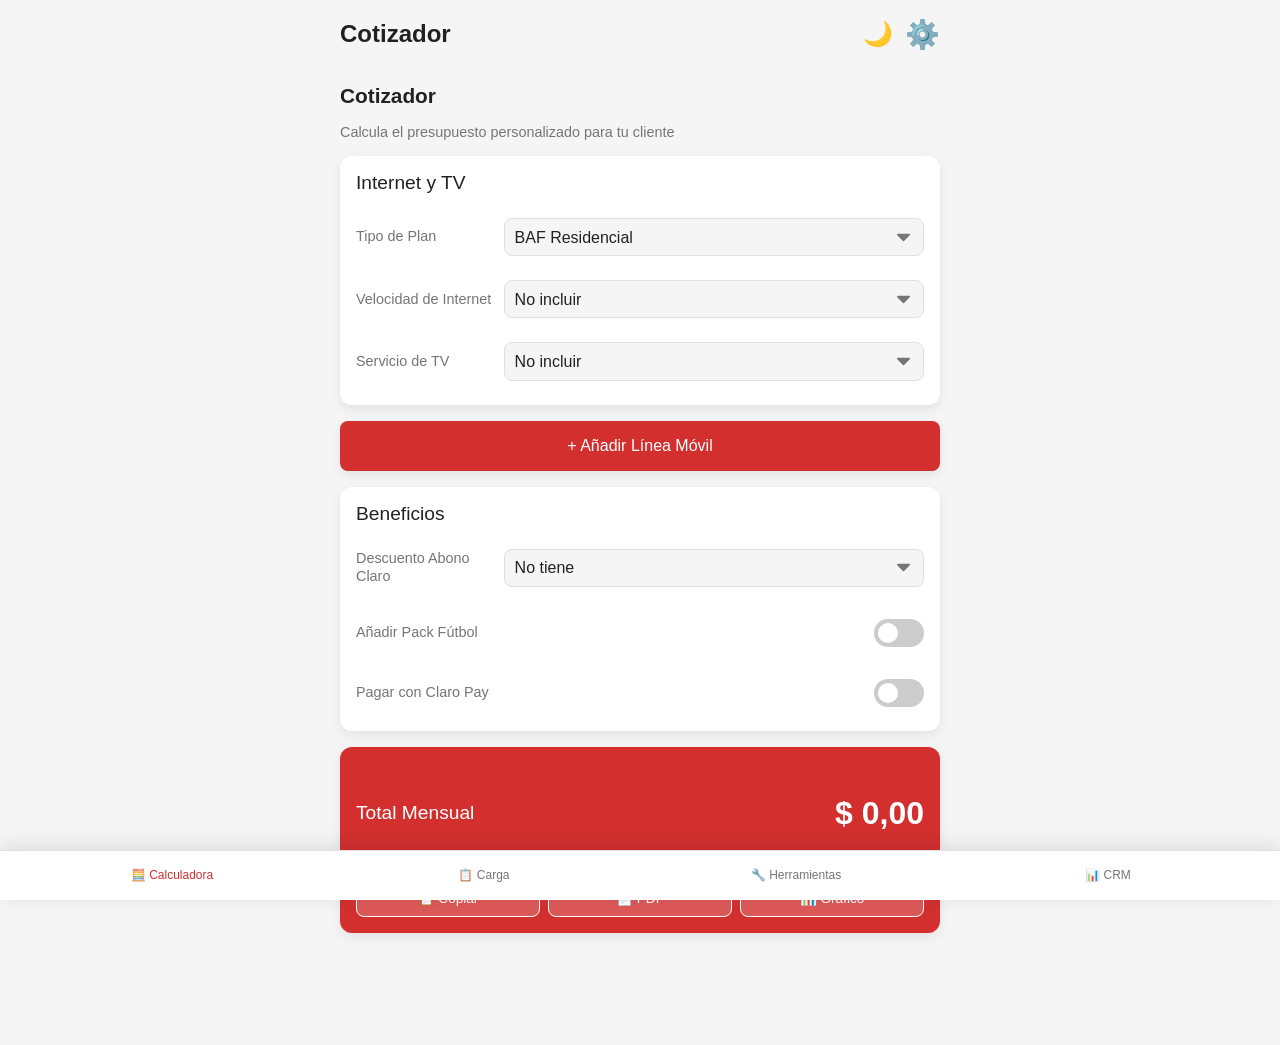
==== index.html @ b1437d66 "refactor: Decompose Chat component into dedicated `ChatInput` and `ChatMessages` components, and int" ====
<!DOCTYPE html>
<html lang="es">

<head>
  <meta charset="UTF-8" />
  <meta name="viewport" content="width=device-width, initial-scale=1.0" />
  <meta name="description" content="Herramienta integral para asesores: cotizador, carga de clientes y consultas" />
  <meta name="theme-color" content="#D32F2F" />
  <!-- Content Security Policy -->
  <meta http-equiv="Content-Security-Policy" content="default-src 'self'; 
                 script-src 'self' https://cdn.jsdelivr.net https://cdnjs.cloudflare.com 'unsafe-inline'; 
                 style-src 'self' 'unsafe-inline' https://fonts.googleapis.com; 
                 font-src https://fonts.gstatic.com; 
                 img-src 'self' data: blob: https://*.basemaps.cartocdn.com https://*.tile.openstreetmap.org; 
                 connect-src 'self' https://*.basemaps.cartocdn.com https://*.tile.openstreetmap.org;">
  <!-- Preload critical resources -->
  <link rel="preload" href="prices.json" as="fetch" crossorigin="anonymous">
  <link rel="preload" href="links.json" as="fetch" crossorigin="anonymous">
  <meta name="apple-mobile-web-app-capable" content="yes" />
  <meta name="apple-mobile-web-app-status-bar-style" content="black-translucent" />
  <title>Claro Asesor</title>
  <link rel="manifest" href="manifest.json" />
  <link rel="apple-touch-icon" href="icons/icon-192x192.png" />
  <link rel="icon" type="image/png" href="icons/icon-192x192.png" />
  <link rel="stylesheet" href="styles.css" />
  <link href="https://fonts.googleapis.com/css2?family=Roboto:wght@400;500;700&display=swap" rel="stylesheet" />
</head>

<body>
  <div class="main-container">
    <header class="header" role="banner">
      <h1 id="page-title">Cotizador</h1>
      <div class="header-buttons">
        <button id="theme-toggle-btn" class="theme-toggle-btn" aria-label="Cambiar tema">🌙</button>
        <button id="config-btn" class="config-btn" aria-label="Abrir configuración de precios">⚙️</button>
      </div>
    </header>

    <!-- Tab: Calculadora -->
    <main id="tab-calculadora" class="tab-content active" role="tabpanel">
      <div class="carga-section">
        <h2 class="section-title">Cotizador</h2>
        <p class="section-subtitle">Calcula el presupuesto personalizado para tu cliente</p>

        <!-- Card de Internet y TV -->
        <div class="card">
          <h2 class="card-title">Internet y TV</h2>
          <div class="option">
            <label for="baf-type">Tipo de Plan</label>
            <select id="baf-type">
              <option value="RESIDENCIAL">BAF Residencial</option>
              <option value="IP_DINAMICA">BAF IP Dinámica</option>
              <option value="IP_FIJA">BAF IP Fija</option>
            </select>
          </div>
          <div class="option">
            <label for="internet-speed">Velocidad de Internet</label>
            <select id="internet-speed">
              <option value="no">No incluir</option>
              <option value="100">100 MB</option>
              <option value="300">300 MB</option>
              <option value="600">600 MB</option>
            </select>
          </div>
          <div class="option">
            <label for="add-tv">Servicio de TV</label>
            <select id="add-tv">
              <option value="no">No incluir</option>
              <option value="1">1 Deco</option>
              <option value="2">2 Decos</option>
              <option value="3">3 Decos</option>
            </select>
          </div>
        </div>

        <!-- Sección de Portabilidad -->
        <div id="portability-section"></div>

        <button id="add-line-btn" class="add-line-btn">+ Añadir Línea Móvil</button>

        <!-- Opciones de Pago -->
        <div class="card">
          <h2 class="card-title">Beneficios</h2>
          <div class="option">
            <label for="has-claro-abono">Descuento Abono Claro</label>
            <select id="has-claro-abono">
              <option value="no">No tiene</option>
              <option value="1">1 Línea</option>
              <option value="2">2 o más</option>
            </select>
          </div>
          <div class="payment-option">
            <label for="pack-futbol-checkbox">Añadir Pack Fútbol</label>
            <label class="toggle-switch">
              <input type="checkbox" id="pack-futbol-checkbox" />
              <span class="slider"></span>
            </label>
          </div>
          <div class="payment-option">
            <label for="claro-pay-checkbox">Pagar con Claro Pay</label>
            <label class="toggle-switch">
              <input type="checkbox" id="claro-pay-checkbox" />
              <span class="slider"></span>
            </label>
          </div>
        </div>

        <!-- Card de Total -->
        <div class="total-card">
          <div id="price-breakdown"></div>
          <hr class="total-separator" style="display: none;" />
          <div class="total-final">
            <h2>Total Mensual</h2>
            <p id="total-price">$0.00</p>
          </div>

          <!-- Action buttons -->
          <div class="action-buttons">
            <button id="copy-summary-btn" class="copy-btn" aria-label="Copiar resumen">📋 Copiar</button>
            <button id="share-summary-btn" class="copy-btn" aria-label="Compartir resumen" style="display: none;">🔗
              Compartir</button>
            <button id="export-pdf-btn" class="copy-btn" aria-label="Exportar a PDF">📄 PDF</button>
            <button id="toggle-chart-btn" class="copy-btn" aria-label="Mostrar/ocultar gráfico">📊 Gráfico</button>
          </div>

          <!-- Chart container (hidden by default) -->
          <div id="chart-container" class="chart-container" style="display: none;">
            <canvas id="cost-chart" aria-label="Gráfico de distribución de costos"></canvas>
          </div>
        </div>
      </div>
    </main>

    <!-- Tab: Carga de Cliente -->
    <section id="tab-carga" class="tab-content" role="tabpanel" hidden>
      <div class="carga-section">
        <h2 class="section-title">Carga de Cliente</h2>
        <p class="section-subtitle">Selecciona un formulario para cargar un nuevo cliente</p>

        <div id="carga-buttons" class="carga-buttons">
          <!-- Los botones se cargan dinámicamente desde links.json -->
        </div>

        <!-- Formulario Interno: TECCOM ACOMETIMIENTOS -->
        <div id="teccom-form" class="internal-form" style="display: none;">
          <header class="form-header">
            <button id="close-teccom-form" class="back-btn" aria-label="Volver">← Volver</button>
            <h3 class="form-title">TECCOM ACOMETIMIENTOS</h3>
          </header>

          <div class="form-content">
            <div class="input-group">
              <label for="teccom-admin">Nombre y Apellido Administrador/Encargado</label>
              <input type="text" id="teccom-admin" placeholder="Ej: Juan Pérez" />
            </div>

            <div class="input-group">
              <label for="teccom-contact">Número de Contacto</label>
              <input type="tel" id="teccom-contact" placeholder="Ej: 381..." />
            </div>

            <div class="input-group">
              <label for="teccom-time">Franja Horaria</label>
              <input type="text" id="teccom-time" placeholder="Ej: 09:00 - 13:00" />
            </div>

            <div class="input-group">
              <label for="teccom-address">Dirección Exacta</label>
              <input type="text" id="teccom-address" placeholder="Calle, Altura" />
            </div>

            <div class="row-2-col">
              <div class="input-group">
                <label for="teccom-floors">Cantidad de Pisos</label>
                <input type="number" id="teccom-floors" min="0" />
              </div>
              <div class="input-group">
                <label for="teccom-apts">Dptos por Piso</label>
                <input type="number" id="teccom-apts" min="0" />
              </div>
            </div>

            <div class="input-group">
              <label for="teccom-type">Tipo de Pedido</label>
              <select id="teccom-type">
                <option value="NUEVA ACOMETIDA">Nueva Acometida</option>
                <option value="AMPLIACION">Ampliación</option>
                <option value="PROYECTOS ESPECIALES">Proyectos Especiales</option>
              </select>
            </div>

            <div class="form-actions">
              <button id="copy-teccom-btn" class="copy-btn">📋 Copiar Datos</button>
              <button id="share-teccom-btn" class="copy-btn">🔗 Compartir</button>
            </div>
          </div>
        </div>
      </div>
    </section>

    <!-- Tab: Herramientas -->
    <section id="tab-herramientas" class="tab-content" role="tabpanel" hidden>
      <div class="carga-section">

        <!-- Vista: lista de herramientas -->
        <div id="herramientas-lista">
          <h2 class="section-title">Herramientas</h2>
          <p class="section-subtitle">Utilidades frecuentes para consultas</p>

          <div id="herramientas-buttons" class="carga-buttons">
            <!-- Los botones se cargan dinámicamente desde links.json -->
          </div>
        </div>

        <!-- Vista: panel del dashboard -->
        <div id="dashboard-panel" class="internal-form" style="display:none;">

          <!-- Header de volver -->
          <header class="form-header">
            <button id="db-btn-cerrar" class="back-btn">← Volver</button>
            <h3 class="form-title">🗺️ Mapa de Oportunidades</h3>
          </header>

          <!-- Zona de carga -->
          <div style="margin-bottom: 16px;">
            <div id="db-drop-zone" class="db-drop-zone">
              <button id="db-btn-limpiar" class="db-btn-limpiar">✕ Limpiar</button>
              <span class="db-icon">📡</span>
              <h3>Cargar escaneo de splitters</h3>
              <p>Arrastrá el archivo JSON capturado o tocá el botón para seleccionarlo</p>
              <button id="db-btn-cargar" class="db-btn-cargar">
                📂 Seleccionar JSON
              </button>
              <div class="db-file-info" id="db-file-info"></div>
              <input type="file" id="db-file-input" accept=".json" hidden>
            </div>
          </div>

          <!-- Resultados (ocultos hasta cargar archivo) -->
          <div id="db-results-container">

            <!-- ① MAPA -->
            <div class="card">
              <div class="db-card-header">
                <h2 id="db-map-title">🗺️ Mapa Interactivo en Terreno</h2>
                <div class="db-map-header-actions">
                  <div class="db-toggle-container">
                    <label for="db-btn-auto-geo" class="db-toggle-label">Auto-Seguimiento</label>
                    <label class="db-toggle-switch">
                      <input type="checkbox" id="db-btn-auto-geo" />
                      <span class="db-slider"></span>
                    </label>
                  </div>
                  <button id="db-btn-reset" class="db-btn-reset db-hidden">
                    🔄 Ver toda la ciudad
                  </button>
                  <button id="db-btn-geo" class="db-btn-gps">
                    🎯 Cajas cerca de mí
                  </button>
                </div>
              </div>

              <!-- Filtros del Mapa -->
              <div class="db-map-filters">
                <button class="db-filter-btn active" data-filter="todas">Todas</button>
                <button class="db-filter-btn filter-nuevas" data-filter="nuevas">🟢 Nuevas</button>
                <button class="db-filter-btn filter-varias" data-filter="varias">🟡 Varias</button>
                <button class="db-filter-btn filter-urgente" data-filter="urgente">🔴 1 Libre</button>
                <button class="db-filter-btn filter-saturadas" data-filter="saturadas">⚫ Saturadas</button>
              </div>

              <div class="db-mapa-wrapper">
                <button id="db-btn-fullscreen" class="db-fullscreen-btn" title="Pantalla Completa">⛶</button>
                <div id="db-mapa-container"></div>
              </div>

              <!-- Cercanas -->
              <div id="db-cercanas-container" class="db-hidden">
                <h3>
                  <span>🚶 Oportunidades a menos de 400m</span>
                  <span class="db-badge success" id="db-badge-cercanas">0</span>
                </h3>
                <div class="db-table-container">
                  <table id="db-table-cercanas">
                    <thead>
                      <tr>
                        <th class="db-sortable" data-col="dist" data-tipo="num">Dist.</th>
                        <th>Caja</th>
                        <th>Dirección</th>
                        <th class="db-sortable" data-col="libres" data-tipo="num">Libres</th>
                        <th class="db-sortable" data-col="dias" data-tipo="num">Últ. mov.</th>
                        <th>Ir</th>
                      </tr>
                    </thead>
                    <tbody></tbody>
                  </table>
                </div>
              </div>
            </div>

            <!-- ② CAJAS NUEVAS + BOCAS LIBRES -->
            <div class="db-grid-2">
              <div class="card">
                <div class="db-card-header">
                  <h2>🟢 Cajas Nuevas</h2>
                  <span class="db-badge success" id="db-badge-virgenes">0</span>
                </div>
                <p class="db-text-dim" style="font-size:0.82rem; margin-bottom:10px;">Sin ventas. Todos los puertos libres. Tocá el nombre para verla en el mapa.</p>
                <div style="max-height:360px; overflow-y:auto; padding-right:4px;">
                  <ul class="db-item-list" id="db-list-virgenes"></ul>
                </div>
              </div>

              <div class="card">
                <div class="db-card-header">
                  <h2>⚠️ Bocas Libres</h2>
                  <span class="db-badge warning" id="db-badge-peligro">0</span>
                </div>
                <p class="db-text-dim" style="font-size:0.82rem; margin-bottom:10px;">Solo queda 1 puerto libre. ¡Vender hoy! Tocá el nombre para verla en el mapa.</p>
                <div style="max-height:360px; overflow-y:auto; padding-right:4px;">
                  <ul class="db-item-list" id="db-list-peligro"></ul>
                </div>
              </div>
            </div>


            <!-- ④ ESTADO GLOBAL -->
            <div class="card">
              <div class="db-card-header">
                <h2>🎯 Estado de Oportunidad Global</h2>
              </div>
              <div class="db-summary-stats">
                <div class="db-stat-box info">
                  <div class="db-stat-value" id="db-stat-total">0</div>
                  <div class="db-stat-label">Cajas mapeadas totales</div>
                  <div class="db-stat-desc">Cajas totales en sistema</div>
                </div>
                <div class="db-stat-box success">
                  <div class="db-stat-value db-text-success" id="db-stat-libres">0</div>
                  <div class="db-stat-label">Total de puertos libres</div>
                  <div class="db-stat-desc">Bocas disponibles hoy</div>
                </div>
                <div class="db-stat-box success">
                  <div class="db-stat-value db-text-success" id="db-stat-virgenes">0</div>
                  <div class="db-stat-label">Cajas Nuevas ⭐</div>
                  <div class="db-stat-desc">Sin clientes activos</div>
                </div>
                <div class="db-stat-box warning">
                  <div class="db-stat-value db-text-warning" id="db-stat-peligro">0</div>
                  <div class="db-stat-label">¡Venta Urgente! ⚡</div>
                  <div class="db-stat-desc">1 solo lugar restante</div>
                </div>
              </div>
            </div>

          </div><!-- /db-results-container -->
        </div><!-- /dashboard-panel -->

      </div>
    </section>


    <!-- Tab: CRM -->
    <section id="tab-crm" class="tab-content" role="tabpanel" hidden>
      <div class="carga-section">
        <h2 class="section-title">CRM</h2>
        <p class="section-subtitle">Panel de seguimiento y gestión</p>

        <div id="crm-buttons" class="carga-buttons">
          <!-- Los botones se cargan dinámicamente desde links.json -->
        </div>
      </div>
    </section>

    <!-- Navigation Tabs (Bottom) -->
    <nav class="tabs-nav" role="tablist">
      <button class="tab-btn active" data-tab="calculadora" role="tab" aria-selected="true">
        🧮 Calculadora
      </button>
      <button class="tab-btn" data-tab="carga" role="tab" aria-selected="false">
        📋 Carga
      </button>
      <button class="tab-btn" data-tab="herramientas" role="tab" aria-selected="false">
        🔧 Herramientas
      </button>
      <button class="tab-btn" data-tab="crm" role="tab" aria-selected="false">
        📊 CRM
      </button>
    </nav>

  </div>

  <!-- Modal for configuration -->
  <div id="config-modal" class="modal">
    <div class="modal-content">
      <header class="modal-header">
        <h2>Configuración de Precios</h2>
        <span class="close-btn">&times;</span>
      </header>
      <div id="validation-error" style="display: none;"></div>
      <textarea id="json-editor" spellcheck="false"></textarea>
      <div class="modal-actions">
        <button id="format-json-btn" class="secondary-btn">Formatear</button>
        <button id="save-config-btn">Guardar Cambios</button>
      </div>
    </div>
  </div>

  <script type="module" src="script.js"></script>
  <script type="module" src="js/dashboard.js?v=3"></script>
  <script src="js/sw-register.js"></script>

  <!-- ── DASHBOARD: Leaflet CSS + JS (local dependencies) ── -->
  <link id="leaflet-css" rel="stylesheet" href="lib/leaflet/leaflet.css" crossorigin="">
  <script src="lib/leaflet/leaflet.js" crossorigin=""></script>
</body>

</html>
---- styles.css ----
:root {
    /* Light Theme (default) */
    --primary-color: #D32F2F;
    --primary-hover: #B71C1C;
    --secondary-color: #FFFFFF;
    --background-color: #F5F5F5;
    --card-background: #FFFFFF;
    --text-primary: #212121;
    --text-secondary: #757575;
    --border-color: #E0E0E0;
    --shadow: 0 4px 12px rgba(0, 0, 0, 0.08);
    --border-radius: 12px;
    --input-background: #F5F5F5;
    --success-color: #4CAF50;
    --error-color: #c62828;

    /* Transition for theme changes */
    --theme-transition: background-color 0.3s ease, color 0.3s ease, border-color 0.3s ease, box-shadow 0.3s ease;
}

/* Dark Theme */
[data-theme="dark"] {
    --primary-color: #EF5350;
    --primary-hover: #E53935;
    --secondary-color: #FFFFFF;
    --background-color: #121212;
    --card-background: #1E1E1E;
    --text-primary: #E0E0E0;
    --text-secondary: #9E9E9E;
    --border-color: #333333;
    --shadow: 0 4px 12px rgba(0, 0, 0, 0.3);
    --input-background: #2C2C2C;
}

/* System preference detection */
@media (prefers-color-scheme: dark) {
    :root:not([data-theme="light"]) {
        --primary-color: #EF5350;
        --primary-hover: #E53935;
        --secondary-color: #FFFFFF;
        --background-color: #121212;
        --card-background: #1E1E1E;
        --text-primary: #E0E0E0;
        --text-secondary: #9E9E9E;
        --border-color: #333333;
        --shadow: 0 4px 12px rgba(0, 0, 0, 0.3);
        --input-background: #2C2C2C;
    }
}

#portability-section {
    display: flex;
    flex-direction: column;
    gap: 1.5rem;
}

#portability-section:empty {
    display: none;
}

* {
    box-sizing: border-box;
    margin: 0;
    padding: 0;
}

body {
    font-family: 'Roboto', sans-serif;
    background-color: var(--background-color);
    color: var(--text-primary);
    display: flex;
    justify-content: center;
    padding: 1rem;
    transition: var(--theme-transition);
}

.main-container {
    width: 100%;
    max-width: 420px;
    /* Ancho optimizado para móviles */
    display: flex;
    flex-direction: column;
    gap: 1rem;
}

.header {
    display: flex;
    justify-content: space-between;
    align-items: center;
}

.header h1 {
    font-size: 1.5rem;
    font-weight: 700;
}

.config-btn {
    background: none;
    border: none;
    font-size: 1.75rem;
    cursor: pointer;
    color: var(--text-secondary);
    transition: transform 0.3s;
}

.config-btn:hover {
    transform: rotate(45deg);
}

.card,
.total-card {
    background-color: var(--card-background);
    border-radius: var(--border-radius);
    padding: 1rem;
    box-shadow: var(--shadow);
    display: flex;
    flex-direction: column;
    gap: 1rem;
    transition: var(--theme-transition);
}

.card-title {
    font-size: 1.2rem;
    font-weight: 500;
    margin-bottom: 0.5rem;
}

.option,
.payment-option {
    display: grid;
    grid-template-columns: 140px 1fr;
    align-items: center;
    gap: 0.5rem;
    margin-bottom: 0.5rem;
}

.payment-option {
    margin-top: 0.5rem;
}

label {
    font-size: 0.9rem;
    color: var(--text-secondary);
    /* min-width removed in favor of grid */
    line-height: 1.2;
}

select {
    width: 100%;
    padding: 0.6rem;
    border: 1px solid var(--border-color);
    border-radius: 8px;
    background-color: var(--input-background);
    color: var(--text-primary);
    font-size: 1rem;
    -webkit-appearance: none;
    appearance: none;
    background-image: url('data:image/svg+xml;charset=US-ASCII,%3Csvg%20xmlns%3D%22http%3A%2F%2Fwww.w3.org%2F2000%2Fsvg%22%20width%3D%22292.4%22%20height%3D%22292.4%22%3E%3Cpath%20fill%3D%22%23757575%22%20d%3D%22M287%2069.4a17.6%2017.6%200%200%200-13-5.4H18.4c-5%200-9.3%201.8-12.9%205.4A17.6%2017.6%200%200%200%200%2082.2c0%205%201.8%209.3%205.4%2012.9l128%20127.9c3.6%203.6%207.8%205.4%2012.8%205.4s9.2-1.8%2012.8-5.4L287%2095c3.5-3.5%205.4-7.8%205.4-12.8%200-5-1.9-9.2-5.4-12.8z%22%2F%3E%3C%2Fsvg%3E');
    background-repeat: no-repeat;
    background-position: right 0.8rem center;
    background-size: 0.8em;
    cursor: pointer;
    transition: var(--theme-transition);
    white-space: nowrap;
    text-overflow: ellipsis;
}

.toggle-switch {
    position: relative;
    display: inline-block;
    width: 50px;
    height: 28px;
    justify-self: end;
    /* Align to right in grid */
}

.toggle-switch input {
    opacity: 0;
    width: 0;
    height: 0;
}

.slider {
    position: absolute;
    cursor: pointer;
    top: 0;
    left: 0;
    right: 0;
    bottom: 0;
    background-color: #ccc;
    transition: .4s;
    border-radius: 28px;
}

.slider:before {
    position: absolute;
    content: "";
    height: 20px;
    width: 20px;
    left: 4px;
    bottom: 4px;
    background-color: white;
    transition: .4s;
    border-radius: 50%;
}

input:checked+.slider {
    background-color: var(--primary-color);
}

input:checked+.slider:before {
    transform: translateX(22px);
}


.add-line-btn {
    width: 100%;
    padding: 1rem;
    background-color: var(--primary-color);
    color: var(--secondary-color);
    border: none;
    border-radius: 8px;
    font-size: 1rem;
    font-weight: 500;
    cursor: pointer;
    transition: background-color 0.3s, transform 0.2s;
    box-shadow: var(--shadow);
}

.add-line-btn:hover {
    background-color: #B71C1C;
}

.add-line-btn:active {
    transform: scale(0.98);
}

.remove-line-btn {
    background-color: #E0E0E0;
    color: var(--text-primary);
    border: none;
    padding: 0.5rem 1rem;
    font-size: 0.8rem;
    cursor: pointer;
    border-radius: 8px;
    transition: background-color 0.3s;
    align-self: flex-end;
}

.remove-line-btn:hover {
    background-color: #BDBDBD;
}

/* Dark mode for remove button */
[data-theme="dark"] .remove-line-btn {
    background-color: #424242;
    color: #E0E0E0;
}

[data-theme="dark"] .remove-line-btn:hover {
    background-color: #616161;
}

@media (prefers-color-scheme: dark) {
    :root:not([data-theme="light"]) .remove-line-btn {
        background-color: #424242;
        color: #E0E0E0;
    }

    :root:not([data-theme="light"]) .remove-line-btn:hover {
        background-color: #616161;
    }
}

.total-card {
    background-color: var(--primary-color);
    color: var(--secondary-color);
    text-align: center;
}

#price-breakdown {
    width: 100%;
    display: flex;
    flex-direction: column;
    gap: 0.75rem;
    margin-bottom: 1rem;
    text-align: left;
}

.breakdown-item {
    display: flex;
    justify-content: space-between;
    font-size: 1rem;
}

.breakdown-item .label {
    color: rgba(255, 255, 255, 0.85);
}

.breakdown-item .value {
    font-weight: 500;
}

.total-separator {
    width: 100%;
    border: none;
    border-top: 1px solid rgba(255, 255, 255, 0.5);
    margin-bottom: 1rem;
}

.total-final {
    display: flex;
    justify-content: space-between;
    align-items: center;
    width: 100%;
}

.total-final h2 {
    font-weight: 500;
    font-size: 1.2rem;
}

.total-final #total-price {
    font-size: 2rem;
    font-weight: 700;
}

.copy-btn {
    width: 100%;
    padding: 0.75rem;
    margin-top: 1rem;
    background-color: rgba(255, 255, 255, 0.2);
    color: var(--secondary-color);
    border: 1px solid var(--secondary-color);
    border-radius: 8px;
    font-size: 0.9rem;
    font-weight: 500;
    cursor: pointer;
    transition: background-color 0.3s;
}

.copy-btn:hover {
    background-color: rgba(255, 255, 255, 0.3);
}

.copy-btn.copied {
    background-color: #4CAF50;
    /* Verde para confirmación */
    border-color: #4CAF50;
}

/* Modal Styles */
.modal {
    display: none;
    position: fixed;
    z-index: 100;
    left: 0;
    top: 0;
    width: 100%;
    height: 100%;
    overflow: auto;
    background-color: rgba(0, 0, 0, 0.5);
}

.modal-content {
    background-color: var(--card-background);
    margin: 15% auto;
    padding: 1.5rem;
    border-radius: var(--border-radius);
    width: 90%;
    max-width: 500px;
    box-shadow: 0 8px 24px rgba(0, 0, 0, 0.2);
    animation: slide-in 0.3s ease-out;
}

.modal-header {
    display: flex;
    justify-content: space-between;
    align-items: center;
    margin-bottom: 1.5rem;
}

.modal-header h2 {
    font-size: 1.3rem;
}

.close-btn {
    color: var(--text-secondary);
    font-size: 2rem;
    font-weight: bold;
    cursor: pointer;
}

#config-form {
    max-height: 60vh;
    overflow-y: auto;
    padding-right: 1rem;
    /* For scrollbar */
}

#config-form h3,
#config-form h4,
#config-form h5 {
    margin-top: 1rem;
    padding-bottom: 0.5rem;
    border-bottom: 1px solid var(--border-color);
}

.price-input-group {
    display: flex;
    justify-content: space-between;
    align-items: center;
    margin-top: 0.5rem;
}

.price-input-group input {
    width: 100px;
    padding: 0.5rem;
    border: 1px solid var(--border-color);
    border-radius: 8px;
}

.modal-actions {
    display: flex;
    gap: 1rem;
    margin-top: 1.5rem;
}

#save-config-btn {
    flex: 2;
    padding: 1rem;
    background-color: var(--primary-color);
    color: var(--secondary-color);
    border: none;
    border-radius: 8px;
    font-size: 1rem;
    cursor: pointer;
}

.secondary-btn {
    flex: 1;
    padding: 1rem;
    background-color: transparent;
    color: var(--text-primary);
    border: 1px solid var(--border-color);
    border-radius: 8px;
    font-size: 1rem;
    cursor: pointer;
}

.secondary-btn:hover {
    background-color: #eee;
}

@keyframes slide-in {
    from {
        transform: translateY(-50px);
        opacity: 0;
    }

    to {
        transform: translateY(0);
        opacity: 1;
    }
}

/* Responsive adjustments for larger screens */
@media (min-width: 768px) {
    .main-container {
        max-width: 600px;
    }
}

#input-json {
    width: 100%;
    height: 300px;
    font-family: 'Consolas', 'Monaco', monospace;
    font-size: 0.9rem;
    padding: 1rem;
    border: 1px solid var(--border-color);
    border-radius: 8px;
    background-color: #FAFAFA;
    white-space: pre;
    overflow: auto;
    resize: vertical;
}

#validation-error {
    background-color: #ffebee;
    color: #c62828;
    border: 1px solid #ef9a9a;
    padding: 0.75rem;
    border-radius: 8px;
    margin-bottom: 1rem;
    font-size: 0.9rem;
    white-space: pre-wrap;
    display: none;
}

#json-editor {
    width: 100%;
    height: 400px;
    font-family: 'Consolas', 'Monaco', monospace;
    font-size: 0.9rem;
    padding: 0.8rem;
    border: 1px solid var(--border-color);
    border-radius: 8px;
    background-color: #2b2b2b;
    color: #f8f8f2;
    white-space: pre;
    overflow: auto;
    resize: vertical;
    outline: none;
    line-height: 1.4;
}

#json-editor:focus {
    border-color: var(--primary-color);
    box-shadow: 0 0 0 2px rgba(211, 47, 47, 0.2);
}

/* ========== Animations ========== */

/* Fade In Animation */
@keyframes fadeIn {
    from {
        opacity: 0;
        transform: translateY(-10px);
    }

    to {
        opacity: 1;
        transform: translateY(0);
    }
}

.fade-in {
    animation: fadeIn 0.3s ease-out forwards;
}

/* Fade Out Animation */
@keyframes fadeOut {
    from {
        opacity: 1;
        transform: translateY(0);
    }

    to {
        opacity: 0;
        transform: translateY(-10px);
    }
}

.fade-out {
    animation: fadeOut 0.3s ease-out forwards;
}

/* Pulse Animation for price changes */
@keyframes pulse {
    0% {
        transform: scale(1);
    }

    50% {
        transform: scale(1.05);
    }

    100% {
        transform: scale(1);
    }
}

.pulse-animation {
    animation: pulse 0.4s ease-in-out;
}

/* Skeleton Loading */
@keyframes shimmer {
    0% {
        background-position: -200% 0;
    }

    100% {
        background-position: 200% 0;
    }
}

.skeleton {
    background: linear-gradient(90deg,
            rgba(255, 255, 255, 0.1) 25%,
            rgba(255, 255, 255, 0.3) 50%,
            rgba(255, 255, 255, 0.1) 75%);
    background-size: 200% 100%;
    animation: shimmer 1.5s infinite;
    border-radius: 4px;
    min-height: 2rem;
    min-width: 80px;
}

/* ========== Accessibility ========== */

/* Enhanced Focus States */
select:focus,
button:focus,
input:focus {
    outline: 2px solid var(--primary-color);
    outline-offset: 2px;
}

/* Focus visible for keyboard navigation */
select:focus-visible,
button:focus-visible,
input:focus-visible {
    outline: 3px solid var(--primary-color);
    outline-offset: 2px;
}

/* Skip focus ring on mouse click */
select:focus:not(:focus-visible),
button:focus:not(:focus-visible),
input:focus:not(:focus-visible) {
    outline: none;
}

/* ========== Theme Toggle Button ========== */

.theme-toggle-btn {
    background: none;
    border: none;
    font-size: 1.5rem;
    cursor: pointer;
    padding: 0.25rem;
    border-radius: 50%;
    transition: transform 0.3s, background-color 0.3s;
    display: flex;
    align-items: center;
    justify-content: center;
}

.theme-toggle-btn:hover {
    background-color: var(--border-color);
    transform: rotate(15deg);
}

.header-buttons {
    display: flex;
    gap: 0.5rem;
    align-items: center;
}

/* ========== Button Success State ========== */

button.success {
    background-color: var(--success-color) !important;
    border-color: var(--success-color) !important;
}

/* ========== Action Buttons Row ========== */

.action-buttons {
    display: flex;
    gap: 0.5rem;
    margin-top: 1rem;
}

.action-buttons .copy-btn {
    flex: 1;
    padding: 0.6rem;
    font-size: 0.85rem;
}

/* ========== Chart Container ========== */

.chart-container {
    margin-top: 1rem;
    padding: 1rem;
    background-color: rgba(255, 255, 255, 0.95);
    border-radius: 8px;
}

.chart-container canvas {
    max-height: 250px;
}

/* ========== Navigation Tabs (Bottom Fixed) ========== */

.tabs-nav {
    position: fixed;
    bottom: 0;
    left: 0;
    right: 0;
    display: flex;
    gap: 0;
    background-color: var(--card-background);
    padding: 0.5rem 1rem;
    padding-bottom: calc(0.5rem + env(safe-area-inset-bottom, 0));
    border-radius: 0;
    box-shadow: 0 -4px 20px rgba(0, 0, 0, 0.1);
    transition: var(--theme-transition);
    z-index: 50;
    border-top: 1px solid var(--border-color);
}

.tab-btn {
    flex: 1;
    padding: 0.6rem 1rem;
    border: none;
    border-radius: 8px;
    background-color: transparent;
    color: var(--text-secondary);
    font-size: 0.75rem;
    font-weight: 500;
    cursor: pointer;
    transition: all 0.3s ease;
    display: flex;
    flex-direction: column;
    align-items: center;
    justify-content: center;
    gap: 0.25rem;
}

.tab-btn:hover {
    background-color: var(--input-background);
    color: var(--text-primary);
}

.tab-btn.active {
    color: var(--primary-color);
    background-color: transparent;
}

/* Add padding to main container to account for fixed bottom nav */
.main-container {
    padding-bottom: 80px;
}

/* ========== Tab Content ========== */

.tab-content {
    display: none;
    flex-direction: column;
    gap: 1rem;
    animation: fadeIn 0.3s ease-out;
}

.tab-content.active {
    display: flex;
}

.tab-content[hidden] {
    display: none;
}

/* ========== Carga de Cliente Section ========== */

.carga-section {
    padding: 1rem 0;
    display: flex;
    flex-direction: column;
    gap: 1rem;
}

.section-title {
    font-size: 1.3rem;
    font-weight: 600;
    color: var(--text-primary);
}

.section-subtitle {
    font-size: 0.9rem;
    color: var(--text-secondary);
}

.carga-buttons {
    display: flex;
    flex-direction: column;
    gap: 1rem;
}

.carga-link-btn {
    display: flex;
    align-items: center;
    gap: 1rem;
    padding: 1.25rem 1rem;
    background-color: var(--card-background);
    border: 2px solid var(--border-color);
    border-radius: var(--border-radius);
    text-decoration: none;
    color: var(--text-primary);
    transition: all 0.3s ease;
    box-shadow: var(--shadow);
    min-height: 80px;
}

.carga-link-btn:hover {
    transform: translateY(-2px);
    box-shadow: 0 6px 20px rgba(0, 0, 0, 0.15);
    border-color: var(--primary-color);
}

.carga-link-btn:active {
    transform: translateY(0);
}

.carga-link-icon {
    font-size: 2rem;
    width: 50px;
    height: 50px;
    display: flex;
    align-items: center;
    justify-content: center;
    border-radius: 12px;
    flex-shrink: 0;
}

.carga-link-content {
    flex: 1;
    display: flex;
    flex-direction: column;
    gap: 0.25rem;
}

.carga-link-title {
    font-size: 1.1rem;
    font-weight: 600;
    color: var(--text-primary);
}

.carga-link-desc {
    font-size: 0.85rem;
    color: var(--text-secondary);
}

.carga-link-arrow {
    font-size: 1.25rem;
    color: var(--text-secondary);
    transition: transform 0.3s ease;
}

.carga-link-btn:hover .carga-link-arrow {
    transform: translateX(4px);
    color: var(--primary-color);
}

/* ========== Responsive Adjustments ========== */

@media (min-width: 768px) {
    .main-container {
        max-width: 600px;
    }

    .carga-buttons {
        display: grid;
        grid-template-columns: repeat(2, 1fr);
        gap: 1rem;
    }

    .link-category-separator {
        grid-column: 1 / -1;
    }
}

.link-category-separator {
    width: 100%;
    height: 1px;
    background-color: var(--border-color);
    margin: 0.5rem 0;
}

/* ========== Toast Notifications ========== */

.toast-container {
    position: fixed;
    top: 1rem;
    left: 50%;
    transform: translateX(-50%);
    z-index: 1000;
    display: flex;
    flex-direction: column;
    gap: 0.5rem;
    pointer-events: none;
}

.toast {
    padding: 0.875rem 1.25rem;
    border-radius: 8px;
    color: white;
    font-size: 0.9rem;
    font-weight: 500;
    box-shadow: 0 4px 20px rgba(0, 0, 0, 0.25);
    opacity: 0;
    transform: translateY(-20px);
    transition: opacity 0.3s ease, transform 0.3s ease;
    pointer-events: auto;
    max-width: 90vw;
    text-align: center;
}

.toast-visible {
    opacity: 1;
    transform: translateY(0);
}

.toast-success {
    background: linear-gradient(135deg, #4CAF50 0%, #43A047 100%);
}

.toast-error {
    background: linear-gradient(135deg, #EF5350 0%, #E53935 100%);
}

.toast-info {
    background: linear-gradient(135deg, #2196F3 0%, #1976D2 100%);
}

/* ========== Internal Forms Styles ========== */

.internal-form {
    background-color: var(--card-background);
    border-radius: var(--border-radius);
    padding: 1.5rem;
    box-shadow: var(--shadow);
    animation: fadeIn 0.3s ease-out;
}

.form-header {
    display: flex;
    align-items: center;
    gap: 1rem;
    margin-bottom: 2rem;
    padding-bottom: 1rem;
    border-bottom: 1px solid var(--border-color);
}

.back-btn {
    background: none;
    border: none;
    color: var(--primary-color);
    font-size: 1rem;
    font-weight: 500;
    cursor: pointer;
    padding: 0.5rem;
    border-radius: 8px;
    transition: background-color 0.3s;
}

.back-btn:hover {
    background-color: var(--input-background);
}

.form-title {
    font-size: 1.25rem;
    font-weight: 600;
    margin: 0;
}

.form-content {
    display: flex;
    flex-direction: column;
    gap: 1.25rem;
}

.input-group {
    display: flex;
    flex-direction: column;
    gap: 0.5rem;
}

.input-group label {
    font-weight: 500;
    color: var(--text-primary);
}

.input-group input,
.input-group select {
    padding: 0.8rem;
    border: 1px solid var(--border-color);
    border-radius: 8px;
    background-color: var(--input-background);
    color: var(--text-primary);
    font-size: 1rem;
    width: 100%;
}

.row-2-col {
    display: grid;
    grid-template-columns: 1fr 1fr;
    gap: 1rem;
}

.form-actions {
    display: flex;
    gap: 1rem;
    margin-top: 1.5rem;
}

@media (max-width: 480px) {
    .row-2-col {
        grid-template-columns: 1fr;
    }

    .form-actions {
        flex-direction: column;
    }
}

/* Fix for buttons inside internal forms on light background */
.form-actions .copy-btn {
    background-color: var(--primary-color);
    color: var(--secondary-color);
    border: none;
    box-shadow: var(--shadow);
}

.form-actions .copy-btn:hover {
    background-color: var(--primary-hover);
}

/* ========== Dashboard Panel ========== */

/* Expande el contenedor principal cuando el dashboard está activo */
.main-container.dashboard-expanded {
    max-width: 100%;
    padding-left: 0.5rem;
    padding-right: 0.5rem;
}

@media (min-width: 768px) {
    .main-container.dashboard-expanded {
        max-width: 960px;
    }
}

#dashboard-panel {
    padding: 0;
    background: transparent;
    box-shadow: none;
}

/* Zona de carga */
.db-drop-zone {
    background: var(--card-background);
    border: 2px dashed var(--border-color);
    border-radius: var(--border-radius);
    padding: 32px 20px;
    text-align: center;
    transition: all 0.3s ease;
    cursor: pointer;
    position: relative;
}

.db-drop-zone.dragover {
    border-color: var(--primary-color);
    background-color: rgba(211, 47, 47, 0.05);
    transform: scale(1.01);
}

.db-drop-zone.loaded {
    border-color: var(--success-color);
    border-style: solid;
}

.db-drop-zone .db-icon {
    font-size: 42px;
    margin-bottom: 12px;
    display: block;
    transition: transform 0.3s;
}

.db-drop-zone.dragover .db-icon {
    transform: scale(1.2);
}

.db-drop-zone h3 {
    font-size: 1.1rem;
    font-weight: 600;
    color: var(--text-primary);
    margin-bottom: 6px;
}

.db-drop-zone p {
    color: var(--text-secondary);
    font-size: 0.88rem;
    margin-bottom: 16px;
}

.db-btn-cargar {
    display: inline-flex;
    align-items: center;
    gap: 8px;
    background-color: var(--primary-color);
    color: #fff;
    border: none;
    padding: 11px 28px;
    border-radius: 8px;
    font-size: 0.95rem;
    font-weight: 600;
    cursor: pointer;
    box-shadow: var(--shadow);
    transition: background-color 0.2s, transform 0.2s;
    -webkit-tap-highlight-color: transparent;
    font-family: 'Roboto', sans-serif;
}

.db-btn-cargar:hover { background-color: var(--primary-hover); transform: translateY(-1px); }
.db-btn-cargar:active { transform: translateY(0); }

.db-file-info {
    margin-top: 12px;
    font-size: 0.88rem;
    color: var(--success-color);
    font-weight: bold;
    word-break: break-all;
}

.db-btn-limpiar {
    position: absolute;
    top: 10px;
    right: 10px;
    background: var(--input-background);
    border: 1px solid var(--border-color);
    color: var(--text-secondary);
    border-radius: 6px;
    padding: 4px 10px;
    font-size: 0.8rem;
    cursor: pointer;
    display: none;
    transition: background 0.2s, color 0.2s;
    font-family: 'Roboto', sans-serif;
}

.db-drop-zone.loaded .db-btn-limpiar { display: block; }
.db-btn-limpiar:hover { background: #ffebee; color: #c62828; border-color: #ef9a9a; }

[data-theme="dark"] .db-btn-limpiar:hover {
    background: #3b1111;
    color: #ef9a9a;
    border-color: #e53935;
}
@media (prefers-color-scheme: dark) {
    :root:not([data-theme="light"]) .db-btn-limpiar:hover {
        background: #3b1111;
        color: #ef9a9a;
        border-color: #e53935;
    }
}

/* Mapa */
.db-mapa-wrapper {
    position: relative;
    width: 100%;
}

.db-fullscreen-btn {
    position: absolute;
    top: 10px;
    right: 10px;
    z-index: 500;
    background: var(--card-background);
    color: var(--text-primary);
    border: 2px solid rgba(0,0,0,0.2);
    border-radius: 4px;
    padding: 6px 10px;
    font-size: 16px;
    font-weight: bold;
    cursor: pointer;
    box-shadow: 0 1px 5px rgba(0,0,0,0.4);
    transition: background-color 0.2s, transform 0.1s;
    line-height: 1;
}

.db-fullscreen-btn:hover {
    background-color: var(--background-color);
}

.db-fullscreen-btn:active {
    transform: scale(0.95);
}

.db-map-fullscreen {
    position: fixed !important;
    top: 0 !important;
    left: 0 !important;
    width: 100vw !important;
    height: 100vh !important;
    z-index: 9999 !important;
    margin: 0 !important;
}

.db-map-fullscreen #db-mapa-container {
    height: 100% !important;
    border: none;
    border-radius: 0;
}

#db-mapa-container {
    width: 100%;
    height: 420px;
    border-radius: var(--border-radius);
    overflow: hidden;
    border: 1px solid var(--border-color);
    position: relative;
    z-index: 1;
}

@media (max-width: 600px) {
    #db-mapa-container { height: 280px; }
}

.leaflet-popup-content-wrapper {
    background: var(--card-background) !important;
    color: var(--text-primary) !important;
    border: 1px solid var(--border-color) !important;
    box-shadow: var(--shadow) !important;
}
.leaflet-popup-tip { background: var(--card-background) !important; }
.leaflet-container a { color: var(--primary-color) !important; }
.leaflet-popup-content h4 { margin: 0 0 5px 0; color: var(--text-primary); }

/* Botón GPS */
.db-btn-gps {
    background-color: var(--success-color);
    color: #fff;
    border: none;
    padding: 9px 18px;
    border-radius: 8px;
    font-weight: 600;
    cursor: pointer;
    display: inline-flex;
    align-items: center;
    gap: 6px;
    font-size: 0.9rem;
    box-shadow: var(--shadow);
    transition: opacity 0.2s, transform 0.2s;
    white-space: nowrap;
    -webkit-tap-highlight-color: transparent;
    font-family: 'Roboto', sans-serif;
}
.db-btn-gps:hover { opacity: 0.88; transform: scale(1.03); }
.db-btn-gps:disabled { background: var(--text-secondary); cursor: not-allowed; transform: none; opacity: 0.6; }

/* Botón Reset mapa */
.db-btn-reset {
    background: var(--input-background);
    color: var(--text-primary);
    border: 1px solid var(--border-color);
    padding: 9px 18px;
    border-radius: 8px;
    font-weight: 600;
    cursor: pointer;
    display: inline-flex;
    align-items: center;
    gap: 6px;
    font-size: 0.9rem;
    transition: background 0.2s;
    font-family: 'Roboto', sans-serif;
}
.db-btn-reset:hover { background: var(--border-color); }

/* Results container */
#db-results-container {
    display: none;
    flex-direction: column;
    gap: 16px;
    animation: fadeIn 0.4s ease;
    margin-top: 16px;
}
#db-results-container.visible { display: flex; }

/* Grid */
.db-grid-2 {
    display: grid;
    grid-template-columns: 1fr 1fr;
    gap: 16px;
}
@media (max-width: 700px) {
    .db-grid-2 { grid-template-columns: 1fr; }
}

/* Cards del dashboard — reutilizan .card del proyecto */
.db-card-header {
    display: flex;
    justify-content: space-between;
    align-items: center;
    flex-wrap: wrap;
    gap: 8px;
    margin-bottom: 12px;
    padding-bottom: 10px;
    border-bottom: 1px solid var(--border-color);
}
.db-card-header h2 {
    font-size: 1rem;
    font-weight: 600;
    color: var(--text-primary);
    display: flex;
    align-items: center;
    gap: 8px;
    margin: 0;
}
/* ── DASHBOARD: MAPA DE OPORTUNIDADES (PWA INTEGRATION) ── */
.dashboard-expanded { background: #121212 !important; }

.db-map-header-actions {
  display: flex;
  gap: 10px;
  align-items: center;
  flex-wrap: wrap; /* Keep existing flex-wrap */
}

/* ── TOGGLE SWITCH (Auto-Tracking) ── */
.db-toggle-container {
  display: flex;
  align-items: center;
  gap: 8px;
  background: rgba(0, 0, 0, 0.2);
  padding: 4px 10px;
  border-radius: 20px;
  border: 1px solid var(--border-color); /* Changed from --border to --border-color */
  margin-right: 4px;
}

.db-toggle-label {
  font-size: 0.72rem;
  font-weight: 600;
  cursor: pointer;
  color: var(--text-secondary);
}

.db-toggle-switch {
  position: relative;
  display: inline-block;
  width: 32px;
  height: 16px;
}

.db-toggle-switch input {
  opacity: 0;
  width: 0;
  height: 0;
}

.db-slider {
  position: absolute;
  cursor: pointer;
  top: 0;
  left: 0;
  right: 0;
  bottom: 0;
  background-color: #555;
  transition: .4s;
  border-radius: 16px;
}

.db-slider:before {
  position: absolute;
  content: "";
  height: 10px;
  width: 10px;
  left: 3px;
  bottom: 3px;
  background-color: white;
  transition: .4s;
  border-radius: 50%;
}

input:checked + .db-slider {
  background-color: var(--success-color); /* Changed from --success to --success-color */
}

input:checked + .db-slider:before {
  transform: translateX(16px);
}

/* Botón GPS */
.db-btn-gps {
  background: var(--success-color); /* Changed from --success-gradient to --success-color */
  color: white;
  border: none;
  padding: 8px 14px;
  border-radius: 8px;
  font-weight: 600;
  font-size: 0.82rem;
  cursor: pointer;
  display: flex;
  align-items: center;
  gap: 6px;
  transition: all 0.2s;
  /* Removed existing box-shadow, opacity, transform, white-space, -webkit-tap-highlight-color, font-family */
}
.db-btn-gps:hover { opacity: 0.88; transform: scale(1.03); } /* Kept existing hover */
.db-btn-gps:disabled { background: var(--text-secondary); cursor: not-allowed; transform: none; opacity: 0.6; } /* Kept existing disabled */

/* Badges */
.db-badge {
    background: var(--primary-color);
    color: #fff;
    padding: 2px 10px;
    border-radius: 20px;
    font-size: 0.78rem;
    font-weight: 700;
    white-space: nowrap;
}
.db-badge.success { background: var(--success-color); }
.db-badge.warning { background: #f39c12; }

/* Stats box */
.db-summary-stats {
    display: grid;
    grid-template-columns: repeat(auto-fit, minmax(130px, 1fr));
    gap: 10px;
}
.db-stat-box {
    text-align: center;
    padding: 14px 10px;
    background: var(--input-background);
    border-radius: 8px;
    border-bottom: 3px solid var(--border-color);
    transition: transform 0.2s;
}
.db-stat-box:hover { transform: translateY(-2px); }
.db-stat-box.success { border-bottom-color: var(--success-color); }
.db-stat-box.warning { border-bottom-color: #f39c12; }
.db-stat-box.danger  { border-bottom-color: #e53935; }
.db-stat-box.info    { border-bottom-color: var(--primary-color); }
.db-stat-value { font-size: 1.8rem; font-weight: 800; color: var(--text-primary); line-height: 1; margin-bottom: 4px; }
.db-stat-label { font-size: 0.82rem; color: var(--text-secondary); font-weight: 600; margin-bottom: 3px; }
.db-stat-desc  { font-size: 0.72rem; color: var(--text-secondary); opacity: 0.7; }

/* Tablas */
.db-table-container { overflow-x: auto; max-height: 360px; overflow-y: auto; -webkit-overflow-scrolling: touch; }
.db-table-container table { width: 100%; border-collapse: collapse; font-size: 0.85rem; }
.db-table-container th,
.db-table-container td { padding: 8px 10px; text-align: left; border-bottom: 1px solid var(--border-color); }
.db-table-container th {
    background: var(--input-background);
    color: var(--text-secondary);
    font-weight: 600;
    position: sticky;
    top: 0;
    z-index: 1;
}
.db-table-container th.db-sortable { cursor: pointer; user-select: none; }
.db-table-container th.db-sortable:hover { color: var(--text-primary); }
.db-table-container th.db-sorted-asc::after  { content: ' ↑'; color: var(--primary-color); }
.db-table-container th.db-sorted-desc::after { content: ' ↓'; color: var(--primary-color); }
.db-table-container tr:hover { background-color: var(--input-background); }

/* Links de mapa */
.db-map-link {
    color: var(--primary-color);
    text-decoration: none;
    font-weight: 600;
    display: inline-flex;
    align-items: center;
    gap: 4px;
    font-size: 0.85rem;
}
.db-map-link:hover { opacity: 0.8; text-decoration: underline; }

.db-caja-link {
    color: var(--text-primary);
    text-decoration: none;
    font-weight: 600;
    cursor: pointer;
    border-bottom: 1px dashed var(--border-color);
    transition: color 0.2s, border-color 0.2s;
}
.db-caja-link:hover { color: var(--success-color); border-color: var(--success-color); }

/* Colores semióticos */
.db-text-success { color: var(--success-color); font-weight: bold; }
.db-text-warning { color: #f39c12; font-weight: bold; }
.db-text-danger  { color: #e53935; font-weight: bold; }
.db-text-dim     { color: var(--text-secondary); }

/* Progress bars (Calor OLT) */
.db-progress-row { margin-bottom: 10px; cursor: pointer; padding: 6px; border-radius: 6px; transition: background 0.2s; }
.db-progress-row:hover { background: var(--input-background); }
.db-progress-row.active { background: rgba(211, 47, 47, 0.08); border-left: 3px solid var(--primary-color); }
.db-progress-label { display: flex; justify-content: space-between; font-size: 0.82rem; margin-bottom: 4px; color: var(--text-primary); }
.db-progress-bar-bg   { background: var(--input-background); border-radius: 4px; height: 7px; overflow: hidden; border: 1px solid var(--border-color); }
.db-progress-bar-fill { background: var(--primary-color); height: 100%; border-radius: 4px; transition: width 0.5s ease; }

/* Item list */
.db-item-list { list-style: none; }
.db-item-list li {
    padding: 10px 0;
    border-bottom: 1px solid var(--border-color);
    display: flex;
    justify-content: space-between;
    align-items: center;
    gap: 8px;
}
.db-item-list li:last-child { border-bottom: none; }
.db-item-info strong { display: block; color: var(--text-primary); margin-bottom: 3px; }
.db-item-info span   { font-size: 0.78rem; color: var(--text-secondary); }

/* Cercanas container */
#db-cercanas-container { margin-top: 16px; }
#db-cercanas-container h3 {
    color: var(--success-color);
    margin-bottom: 10px;
    display: flex;
    align-items: center;
    justify-content: space-between;
    font-size: 0.95rem;
}

/* Ocultar hint en mobile */
@media (max-width: 600px) {
    .db-stat-desc  { display: none; }
    #db-table-top th:nth-child(3), #db-table-top td:nth-child(3),
    #db-table-top th:nth-child(5), #db-table-top td:nth-child(5) { display: none; }
    #db-table-cercanas th:nth-child(3), #db-table-cercanas td:nth-child(3) { display: none; }
    .db-summary-stats { grid-template-columns: 1fr 1fr; }
}

/* Clase utilitaria hidden (usada por JS del dashboard) */
.db-hidden { display: none !important; }

/* ========== Dashboard Map Filters ========== */
.db-map-filters {
    display: flex;
    overflow-x: auto;
    gap: 8px;
    padding: 10px 0 15px 0;
    margin-bottom: 5px;
    -webkit-overflow-scrolling: touch;
    scrollbar-width: none; /* Firefox */
}
.db-map-filters::-webkit-scrollbar {
    display: none; /* Chrome, Safari, Opera */
}
.db-filter-btn {
    white-space: nowrap;
    padding: 8px 16px;
    border-radius: 20px;
    background-color: var(--input-background);
    border: 1px solid var(--border-color);
    color: var(--text-primary);
    font-size: 0.85rem;
    font-weight: 600;
    cursor: pointer;
    transition: all 0.2s ease;
    -webkit-tap-highlight-color: transparent;
}
.db-filter-btn:hover {
    background-color: var(--border-color);
}
.db-filter-btn.active {
    background-color: var(--primary-color);
    color: white;
    border-color: var(--primary-color);
    box-shadow: 0 2px 8px rgba(211, 47, 47, 0.4);
}
.db-filter-btn.active.filter-nuevas { background-color: var(--success-color); border-color: var(--success-color); box-shadow: 0 2px 8px rgba(76, 175, 80, 0.4); }
.db-filter-btn.active.filter-varias { background-color: #f39c12; border-color: #f39c12; box-shadow: 0 2px 8px rgba(243, 156, 18, 0.4); }
.db-filter-btn.active.filter-urgente { background-color: #e53935; border-color: #e53935; box-shadow: 0 2px 8px rgba(229, 57, 53, 0.4); }
.db-filter-btn.active.filter-saturadas { background-color: #424242; border-color: #424242; box-shadow: 0 2px 8px rgba(66, 66, 66, 0.4); }
---- lib/leaflet/leaflet.css ----
/* required styles */

.leaflet-pane,
.leaflet-tile,
.leaflet-marker-icon,
.leaflet-marker-shadow,
.leaflet-tile-container,
.leaflet-pane > svg,
.leaflet-pane > canvas,
.leaflet-zoom-box,
.leaflet-image-layer,
.leaflet-layer {
	position: absolute;
	left: 0;
	top: 0;
	}
.leaflet-container {
	overflow: hidden;
	}
.leaflet-tile,
.leaflet-marker-icon,
.leaflet-marker-shadow {
	-webkit-user-select: none;
	   -moz-user-select: none;
	        user-select: none;
	  -webkit-user-drag: none;
	}
/* Prevents IE11 from highlighting tiles in blue */
.leaflet-tile::selection {
	background: transparent;
}
/* Safari renders non-retina tile on retina better with this, but Chrome is worse */
.leaflet-safari .leaflet-tile {
	image-rendering: -webkit-optimize-contrast;
	}
/* hack that prevents hw layers "stretching" when loading new tiles */
.leaflet-safari .leaflet-tile-container {
	width: 1600px;
	height: 1600px;
	-webkit-transform-origin: 0 0;
	}
.leaflet-marker-icon,
.leaflet-marker-shadow {
	display: block;
	}
/* .leaflet-container svg: reset svg max-width decleration shipped in Joomla! (joomla.org) 3.x */
/* .leaflet-container img: map is broken in FF if you have max-width: 100% on tiles */
.leaflet-container .leaflet-overlay-pane svg {
	max-width: none !important;
	max-height: none !important;
	}
.leaflet-container .leaflet-marker-pane img,
.leaflet-container .leaflet-shadow-pane img,
.leaflet-container .leaflet-tile-pane img,
.leaflet-container img.leaflet-image-layer,
.leaflet-container .leaflet-tile {
	max-width: none !important;
	max-height: none !important;
	width: auto;
	padding: 0;
	}

.leaflet-container img.leaflet-tile {
	/* See: https://bugs.chromium.org/p/chromium/issues/detail?id=600120 */
	mix-blend-mode: plus-lighter;
}

.leaflet-container.leaflet-touch-zoom {
	-ms-touch-action: pan-x pan-y;
	touch-action: pan-x pan-y;
	}
.leaflet-container.leaflet-touch-drag {
	-ms-touch-action: pinch-zoom;
	/* Fallback for FF which doesn't support pinch-zoom */
	touch-action: none;
	touch-action: pinch-zoom;
}
.leaflet-container.leaflet-touch-drag.leaflet-touch-zoom {
	-ms-touch-action: none;
	touch-action: none;
}
.leaflet-container {
	-webkit-tap-highlight-color: transparent;
}
.leaflet-container a {
	-webkit-tap-highlight-color: rgba(51, 181, 229, 0.4);
}
.leaflet-tile {
	filter: inherit;
	visibility: hidden;
	}
.leaflet-tile-loaded {
	visibility: inherit;
	}
.leaflet-zoom-box {
	width: 0;
	height: 0;
	-moz-box-sizing: border-box;
	     box-sizing: border-box;
	z-index: 800;
	}
/* workaround for https://bugzilla.mozilla.org/show_bug.cgi?id=888319 */
.leaflet-overlay-pane svg {
	-moz-user-select: none;
	}

.leaflet-pane         { z-index: 400; }

.leaflet-tile-pane    { z-index: 200; }
.leaflet-overlay-pane { z-index: 400; }
.leaflet-shadow-pane  { z-index: 500; }
.leaflet-marker-pane  { z-index: 600; }
.leaflet-tooltip-pane   { z-index: 650; }
.leaflet-popup-pane   { z-index: 700; }

.leaflet-map-pane canvas { z-index: 100; }
.leaflet-map-pane svg    { z-index: 200; }

.leaflet-vml-shape {
	width: 1px;
	height: 1px;
	}
.lvml {
	behavior: url(#default#VML);
	display: inline-block;
	position: absolute;
	}


/* control positioning */

.leaflet-control {
	position: relative;
	z-index: 800;
	pointer-events: visiblePainted; /* IE 9-10 doesn't have auto */
	pointer-events: auto;
	}
.leaflet-top,
.leaflet-bottom {
	position: absolute;
	z-index: 1000;
	pointer-events: none;
	}
.leaflet-top {
	top: 0;
	}
.leaflet-right {
	right: 0;
	}
.leaflet-bottom {
	bottom: 0;
	}
.leaflet-left {
	left: 0;
	}
.leaflet-control {
	float: left;
	clear: both;
	}
.leaflet-right .leaflet-control {
	float: right;
	}
.leaflet-top .leaflet-control {
	margin-top: 10px;
	}
.leaflet-bottom .leaflet-control {
	margin-bottom: 10px;
	}
.leaflet-left .leaflet-control {
	margin-left: 10px;
	}
.leaflet-right .leaflet-control {
	margin-right: 10px;
	}


/* zoom and fade animations */

.leaflet-fade-anim .leaflet-popup {
	opacity: 0;
	-webkit-transition: opacity 0.2s linear;
	   -moz-transition: opacity 0.2s linear;
	        transition: opacity 0.2s linear;
	}
.leaflet-fade-anim .leaflet-map-pane .leaflet-popup {
	opacity: 1;
	}
.leaflet-zoom-animated {
	-webkit-transform-origin: 0 0;
	    -ms-transform-origin: 0 0;
	        transform-origin: 0 0;
	}
svg.leaflet-zoom-animated {
	will-change: transform;
}

.leaflet-zoom-anim .leaflet-zoom-animated {
	-webkit-transition: -webkit-transform 0.25s cubic-bezier(0,0,0.25,1);
	   -moz-transition:    -moz-transform 0.25s cubic-bezier(0,0,0.25,1);
	        transition:         transform 0.25s cubic-bezier(0,0,0.25,1);
	}
.leaflet-zoom-anim .leaflet-tile,
.leaflet-pan-anim .leaflet-tile {
	-webkit-transition: none;
	   -moz-transition: none;
	        transition: none;
	}

.leaflet-zoom-anim .leaflet-zoom-hide {
	visibility: hidden;
	}


/* cursors */

.leaflet-interactive {
	cursor: pointer;
	}
.leaflet-grab {
	cursor: -webkit-grab;
	cursor:    -moz-grab;
	cursor:         grab;
	}
.leaflet-crosshair,
.leaflet-crosshair .leaflet-interactive {
	cursor: crosshair;
	}
.leaflet-popup-pane,
.leaflet-control {
	cursor: auto;
	}
.leaflet-dragging .leaflet-grab,
.leaflet-dragging .leaflet-grab .leaflet-interactive,
.leaflet-dragging .leaflet-marker-draggable {
	cursor: move;
	cursor: -webkit-grabbing;
	cursor:    -moz-grabbing;
	cursor:         grabbing;
	}

/* marker & overlays interactivity */
.leaflet-marker-icon,
.leaflet-marker-shadow,
.leaflet-image-layer,
.leaflet-pane > svg path,
.leaflet-tile-container {
	pointer-events: none;
	}

.leaflet-marker-icon.leaflet-interactive,
.leaflet-image-layer.leaflet-interactive,
.leaflet-pane > svg path.leaflet-interactive,
svg.leaflet-image-layer.leaflet-interactive path {
	pointer-events: visiblePainted; /* IE 9-10 doesn't have auto */
	pointer-events: auto;
	}

/* visual tweaks */

.leaflet-container {
	background: #ddd;
	outline-offset: 1px;
	}
.leaflet-container a {
	color: #0078A8;
	}
.leaflet-zoom-box {
	border: 2px dotted #38f;
	background: rgba(255,255,255,0.5);
	}


/* general typography */
.leaflet-container {
	font-family: "Helvetica Neue", Arial, Helvetica, sans-serif;
	font-size: 12px;
	font-size: 0.75rem;
	line-height: 1.5;
	}


/* general toolbar styles */

.leaflet-bar {
	box-shadow: 0 1px 5px rgba(0,0,0,0.65);
	border-radius: 4px;
	}
.leaflet-bar a {
	background-color: #fff;
	border-bottom: 1px solid #ccc;
	width: 26px;
	height: 26px;
	line-height: 26px;
	display: block;
	text-align: center;
	text-decoration: none;
	color: black;
	}
.leaflet-bar a,
.leaflet-control-layers-toggle {
	background-position: 50% 50%;
	background-repeat: no-repeat;
	display: block;
	}
.leaflet-bar a:hover,
.leaflet-bar a:focus {
	background-color: #f4f4f4;
	}
.leaflet-bar a:first-child {
	border-top-left-radius: 4px;
	border-top-right-radius: 4px;
	}
.leaflet-bar a:last-child {
	border-bottom-left-radius: 4px;
	border-bottom-right-radius: 4px;
	border-bottom: none;
	}
.leaflet-bar a.leaflet-disabled {
	cursor: default;
	background-color: #f4f4f4;
	color: #bbb;
	}

.leaflet-touch .leaflet-bar a {
	width: 30px;
	height: 30px;
	line-height: 30px;
	}
.leaflet-touch .leaflet-bar a:first-child {
	border-top-left-radius: 2px;
	border-top-right-radius: 2px;
	}
.leaflet-touch .leaflet-bar a:last-child {
	border-bottom-left-radius: 2px;
	border-bottom-right-radius: 2px;
	}

/* zoom control */

.leaflet-control-zoom-in,
.leaflet-control-zoom-out {
	font: bold 18px 'Lucida Console', Monaco, monospace;
	text-indent: 1px;
	}

.leaflet-touch .leaflet-control-zoom-in, .leaflet-touch .leaflet-control-zoom-out  {
	font-size: 22px;
	}


/* layers control */

.leaflet-control-layers {
	box-shadow: 0 1px 5px rgba(0,0,0,0.4);
	background: #fff;
	border-radius: 5px;
	}
.leaflet-control-layers-toggle {
	background-image: url(images/layers.png);
	width: 36px;
	height: 36px;
	}
.leaflet-retina .leaflet-control-layers-toggle {
	background-image: url(images/layers-2x.png);
	background-size: 26px 26px;
	}
.leaflet-touch .leaflet-control-layers-toggle {
	width: 44px;
	height: 44px;
	}
.leaflet-control-layers .leaflet-control-layers-list,
.leaflet-control-layers-expanded .leaflet-control-layers-toggle {
	display: none;
	}
.leaflet-control-layers-expanded .leaflet-control-layers-list {
	display: block;
	position: relative;
	}
.leaflet-control-layers-expanded {
	padding: 6px 10px 6px 6px;
	color: #333;
	background: #fff;
	}
.leaflet-control-layers-scrollbar {
	overflow-y: scroll;
	overflow-x: hidden;
	padding-right: 5px;
	}
.leaflet-control-layers-selector {
	margin-top: 2px;
	position: relative;
	top: 1px;
	}
.leaflet-control-layers label {
	display: block;
	font-size: 13px;
	font-size: 1.08333em;
	}
.leaflet-control-layers-separator {
	height: 0;
	border-top: 1px solid #ddd;
	margin: 5px -10px 5px -6px;
	}

/* Default icon URLs */
.leaflet-default-icon-path { /* used only in path-guessing heuristic, see L.Icon.Default */
	background-image: url(images/marker-icon.png);
	}


/* attribution and scale controls */

.leaflet-container .leaflet-control-attribution {
	background: #fff;
	background: rgba(255, 255, 255, 0.8);
	margin: 0;
	}
.leaflet-control-attribution,
.leaflet-control-scale-line {
	padding: 0 5px;
	color: #333;
	line-height: 1.4;
	}
.leaflet-control-attribution a {
	text-decoration: none;
	}
.leaflet-control-attribution a:hover,
.leaflet-control-attribution a:focus {
	text-decoration: underline;
	}
.leaflet-attribution-flag {
	display: inline !important;
	vertical-align: baseline !important;
	width: 1em;
	height: 0.6669em;
	}
.leaflet-left .leaflet-control-scale {
	margin-left: 5px;
	}
.leaflet-bottom .leaflet-control-scale {
	margin-bottom: 5px;
	}
.leaflet-control-scale-line {
	border: 2px solid #777;
	border-top: none;
	line-height: 1.1;
	padding: 2px 5px 1px;
	white-space: nowrap;
	-moz-box-sizing: border-box;
	     box-sizing: border-box;
	background: rgba(255, 255, 255, 0.8);
	text-shadow: 1px 1px #fff;
	}
.leaflet-control-scale-line:not(:first-child) {
	border-top: 2px solid #777;
	border-bottom: none;
	margin-top: -2px;
	}
.leaflet-control-scale-line:not(:first-child):not(:last-child) {
	border-bottom: 2px solid #777;
	}

.leaflet-touch .leaflet-control-attribution,
.leaflet-touch .leaflet-control-layers,
.leaflet-touch .leaflet-bar {
	box-shadow: none;
	}
.leaflet-touch .leaflet-control-layers,
.leaflet-touch .leaflet-bar {
	border: 2px solid rgba(0,0,0,0.2);
	background-clip: padding-box;
	}


/* popup */

.leaflet-popup {
	position: absolute;
	text-align: center;
	margin-bottom: 20px;
	}
.leaflet-popup-content-wrapper {
	padding: 1px;
	text-align: left;
	border-radius: 12px;
	}
.leaflet-popup-content {
	margin: 13px 24px 13px 20px;
	line-height: 1.3;
	font-size: 13px;
	font-size: 1.08333em;
	min-height: 1px;
	}
.leaflet-popup-content p {
	margin: 17px 0;
	margin: 1.3em 0;
	}
.leaflet-popup-tip-container {
	width: 40px;
	height: 20px;
	position: absolute;
	left: 50%;
	margin-top: -1px;
	margin-left: -20px;
	overflow: hidden;
	pointer-events: none;
	}
.leaflet-popup-tip {
	width: 17px;
	height: 17px;
	padding: 1px;

	margin: -10px auto 0;
	pointer-events: auto;

	-webkit-transform: rotate(45deg);
	   -moz-transform: rotate(45deg);
	    -ms-transform: rotate(45deg);
	        transform: rotate(45deg);
	}
.leaflet-popup-content-wrapper,
.leaflet-popup-tip {
	background: white;
	color: #333;
	box-shadow: 0 3px 14px rgba(0,0,0,0.4);
	}
.leaflet-container a.leaflet-popup-close-button {
	position: absolute;
	top: 0;
	right: 0;
	border: none;
	text-align: center;
	width: 24px;
	height: 24px;
	font: 16px/24px Tahoma, Verdana, sans-serif;
	color: #757575;
	text-decoration: none;
	background: transparent;
	}
.leaflet-container a.leaflet-popup-close-button:hover,
.leaflet-container a.leaflet-popup-close-button:focus {
	color: #585858;
	}
.leaflet-popup-scrolled {
	overflow: auto;
	}

.leaflet-oldie .leaflet-popup-content-wrapper {
	-ms-zoom: 1;
	}
.leaflet-oldie .leaflet-popup-tip {
	width: 24px;
	margin: 0 auto;

	-ms-filter: "progid:DXImageTransform.Microsoft.Matrix(M11=0.70710678, M12=0.70710678, M21=-0.70710678, M22=0.70710678)";
	filter: progid:DXImageTransform.Microsoft.Matrix(M11=0.70710678, M12=0.70710678, M21=-0.70710678, M22=0.70710678);
	}

.leaflet-oldie .leaflet-control-zoom,
.leaflet-oldie .leaflet-control-layers,
.leaflet-oldie .leaflet-popup-content-wrapper,
.leaflet-oldie .leaflet-popup-tip {
	border: 1px solid #999;
	}


/* div icon */

.leaflet-div-icon {
	background: #fff;
	border: 1px solid #666;
	}


/* Tooltip */
/* Base styles for the element that has a tooltip */
.leaflet-tooltip {
	position: absolute;
	padding: 6px;
	background-color: #fff;
	border: 1px solid #fff;
	border-radius: 3px;
	color: #222;
	white-space: nowrap;
	-webkit-user-select: none;
	-moz-user-select: none;
	-ms-user-select: none;
	user-select: none;
	pointer-events: none;
	box-shadow: 0 1px 3px rgba(0,0,0,0.4);
	}
.leaflet-tooltip.leaflet-interactive {
	cursor: pointer;
	pointer-events: auto;
	}
.leaflet-tooltip-top:before,
.leaflet-tooltip-bottom:before,
.leaflet-tooltip-left:before,
.leaflet-tooltip-right:before {
	position: absolute;
	pointer-events: none;
	border: 6px solid transparent;
	background: transparent;
	content: "";
	}

/* Directions */

.leaflet-tooltip-bottom {
	margin-top: 6px;
}
.leaflet-tooltip-top {
	margin-top: -6px;
}
.leaflet-tooltip-bottom:before,
.leaflet-tooltip-top:before {
	left: 50%;
	margin-left: -6px;
	}
.leaflet-tooltip-top:before {
	bottom: 0;
	margin-bottom: -12px;
	border-top-color: #fff;
	}
.leaflet-tooltip-bottom:before {
	top: 0;
	margin-top: -12px;
	margin-left: -6px;
	border-bottom-color: #fff;
	}
.leaflet-tooltip-left {
	margin-left: -6px;
}
.leaflet-tooltip-right {
	margin-left: 6px;
}
.leaflet-tooltip-left:before,
.leaflet-tooltip-right:before {
	top: 50%;
	margin-top: -6px;
	}
.leaflet-tooltip-left:before {
	right: 0;
	margin-right: -12px;
	border-left-color: #fff;
	}
.leaflet-tooltip-right:before {
	left: 0;
	margin-left: -12px;
	border-right-color: #fff;
	}

/* Printing */

@media print {
	/* Prevent printers from removing background-images of controls. */
	.leaflet-control {
		-webkit-print-color-adjust: exact;
		print-color-adjust: exact;
		}
	}
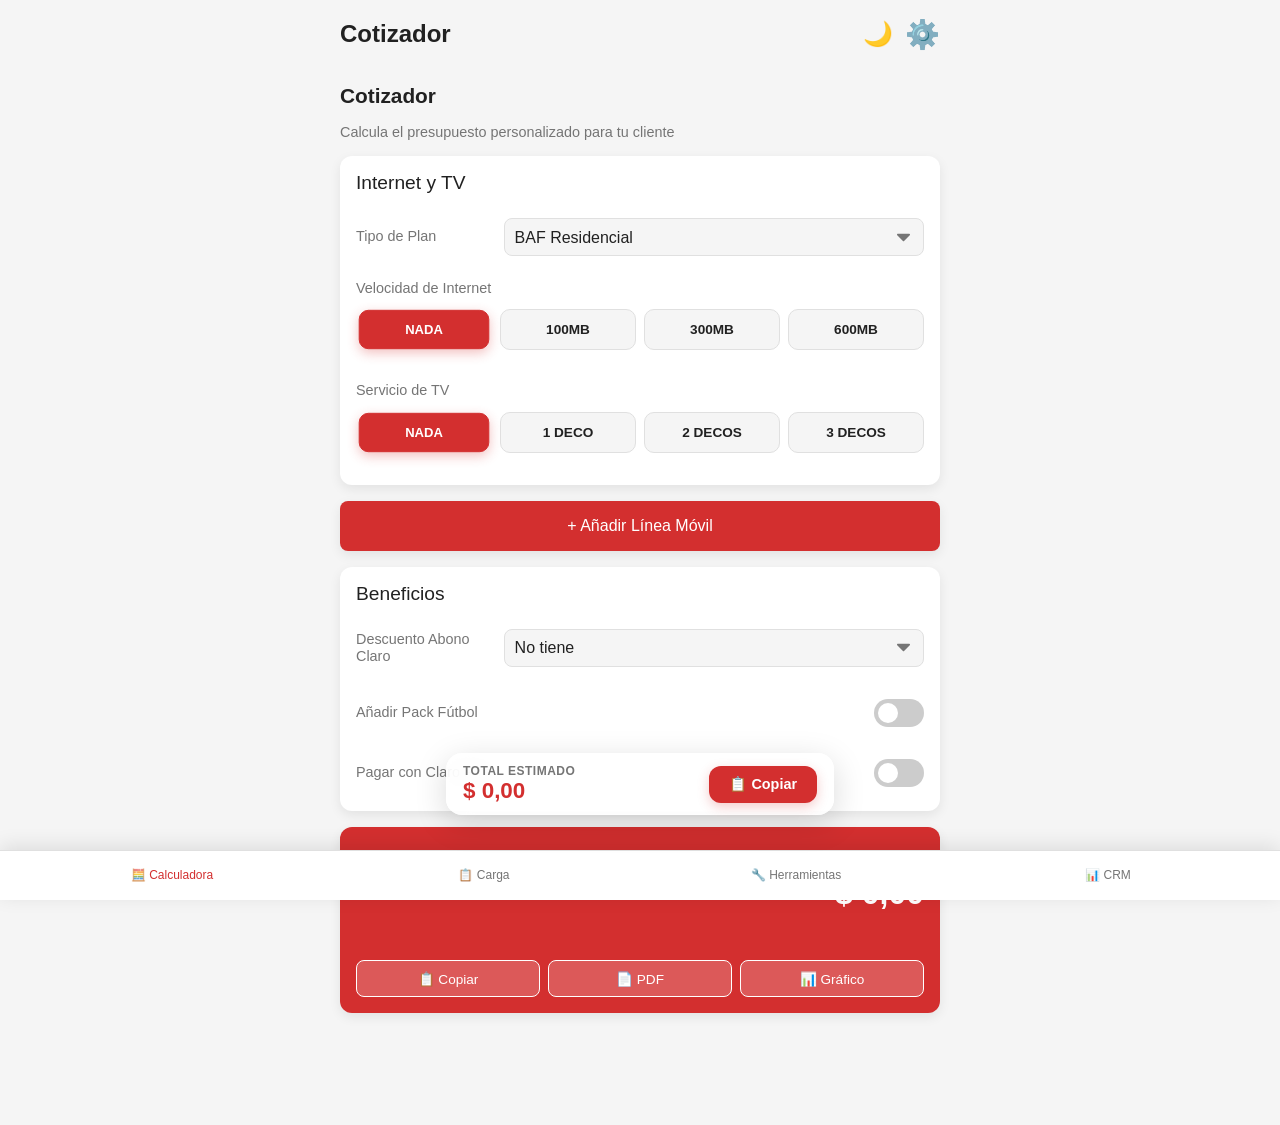
==== commit 4f8c1c1a: "No changes were provided to summarize." ====
--- a/index.html
+++ b/index.html
@@ -53,18 +53,30 @@
               <option value="IP_FIJA">BAF IP Fija</option>
             </select>
           </div>
-          <div class="option">
-            <label for="internet-speed">Velocidad de Internet</label>
-            <select id="internet-speed">
+          <div class="option-pill">
+            <label>Velocidad de Internet</label>
+            <div class="pill-group" data-target="#internet-speed">
+              <button type="button" class="pill-btn" data-value="no">NADA</button>
+              <button type="button" class="pill-btn" data-value="100">100MB</button>
+              <button type="button" class="pill-btn" data-value="300">300MB</button>
+              <button type="button" class="pill-btn" data-value="600">600MB</button>
+            </div>
+            <select id="internet-speed" class="hidden-select">
               <option value="no">No incluir</option>
               <option value="100">100 MB</option>
               <option value="300">300 MB</option>
               <option value="600">600 MB</option>
             </select>
           </div>
-          <div class="option">
-            <label for="add-tv">Servicio de TV</label>
-            <select id="add-tv">
+          <div class="option-pill">
+            <label>Servicio de TV</label>
+            <div class="pill-group" data-target="#add-tv">
+              <button type="button" class="pill-btn" data-value="no">NADA</button>
+              <button type="button" class="pill-btn" data-value="1">1 DECO</button>
+              <button type="button" class="pill-btn" data-value="2">2 DECOS</button>
+              <button type="button" class="pill-btn" data-value="3">3 DECOS</button>
+            </div>
+            <select id="add-tv" class="hidden-select">
               <option value="no">No incluir</option>
               <option value="1">1 Deco</option>
               <option value="2">2 Decos</option>
@@ -130,6 +142,17 @@
         </div>
       </div>
     </main>
+
+    <!-- Sticky Total Summary -->
+    <div id="sticky-total-bar" class="sticky-total-bar">
+      <div class="sticky-total-content">
+        <div class="sticky-total-info">
+          <span class="sticky-label">Total estimado</span>
+          <span id="sticky-price" class="sticky-price">$0.00</span>
+        </div>
+        <button id="sticky-copy-btn" class="sticky-action-btn">📋 Copiar</button>
+      </div>
+    </div>
 
     <!-- Tab: Carga de Cliente -->
     <section id="tab-carga" class="tab-content" role="tabpanel" hidden>
--- a/styles.css
+++ b/styles.css
@@ -81,6 +81,7 @@
     display: flex;
     flex-direction: column;
     gap: 1rem;
+    padding-bottom: 220px; /* Suficiente espacio para que el contenido no quede tras la isla flotante y las tabs */
 }
 
 .header {
@@ -952,6 +953,7 @@
     font-size: 1.25rem;
     font-weight: 600;
     margin: 0;
+    color: var(--text-primary);
 }
 
 .form-content {
@@ -1298,7 +1300,7 @@
     margin: 0;
 }
 /* ── DASHBOARD: MAPA DE OPORTUNIDADES (PWA INTEGRATION) ── */
-.dashboard-expanded { background: #121212 !important; }
+.dashboard-expanded { background: var(--background-color); }
 
 .db-map-header-actions {
   display: flex;
@@ -1558,3 +1560,130 @@
 .db-filter-btn.active.filter-urgente { background-color: #e53935; border-color: #e53935; box-shadow: 0 2px 8px rgba(229, 57, 53, 0.4); }
 .db-filter-btn.active.filter-saturadas { background-color: #424242; border-color: #424242; box-shadow: 0 2px 8px rgba(66, 66, 66, 0.4); }
 
+/* ── THUMB-FRIENDLY UX: PILL BUTTONS ── */
+.option-pill {
+    display: flex;
+    flex-direction: column;
+    gap: 0.75rem;
+    margin-bottom: 1rem;
+}
+
+.pill-group {
+    display: flex;
+    gap: 8px;
+    flex-wrap: wrap;
+}
+
+.pill-btn {
+    flex: 1;
+    min-width: 70px;
+    padding: 12px 8px;
+    background-color: var(--input-background);
+    border: 1px solid var(--border-color);
+    border-radius: 10px;
+    color: var(--text-primary);
+    font-size: 0.85rem;
+    font-weight: 700;
+    cursor: pointer;
+    transition: all 0.2s cubic-bezier(0.4, 0, 0.2, 1);
+    -webkit-tap-highlight-color: transparent;
+}
+
+.pill-btn:hover {
+    background-color: var(--border-color);
+}
+
+.pill-btn.active {
+    background: var(--primary-color);
+    border-color: var(--primary-color);
+    color: white;
+    transform: scale(0.96);
+    box-shadow: 0 4px 12px rgba(211, 47, 47, 0.3);
+}
+
+.hidden-select {
+    display: none !important;
+}
+
+/* ── STICKY TOTAL FOOTER ── */
+.sticky-total-bar {
+    position: fixed;
+    bottom: 85px; /* Más despegado para que se vean bien las tabs-nav */
+    left: 16px;
+    right: 16px;
+    z-index: 999;
+    padding: 10px 16px;
+    background: rgba(var(--card-background-rgb, 255, 255, 255), 0.85);
+    backdrop-filter: blur(12px);
+    -webkit-backdrop-filter: blur(12px);
+    border: 1px solid rgba(255, 255, 255, 0.1);
+    border-radius: 16px;
+    box-shadow: 0 8px 32px rgba(0, 0, 0, 0.15);
+    animation: slideUp 0.4s ease-out;
+    display: flex;
+    justify-content: center;
+    max-width: 388px; /* 420px max - 32px margins */
+    margin: 0 auto;
+    transition: transform 0.3s ease, opacity 0.3s ease, visibility 0.3s;
+}
+
+.sticky-total-bar.sticky-hidden {
+    transform: translateY(120%);
+    opacity: 0;
+    pointer-events: none;
+    visibility: hidden;
+}
+
+[data-theme="dark"] .sticky-total-bar {
+    background: rgba(30, 30, 30, 0.85);
+    border-top-color: rgba(255, 255, 255, 0.05);
+}
+
+.sticky-total-content {
+    width: 100%;
+    max-width: 420px;
+    display: flex;
+    justify-content: space-between;
+    align-items: center;
+}
+
+.sticky-total-info {
+    display: flex;
+    flex-direction: column;
+}
+
+.sticky-label {
+    font-size: 0.75rem;
+    font-weight: 600;
+    color: var(--text-secondary);
+    text-transform: uppercase;
+    letter-spacing: 0.5px;
+}
+
+.sticky-price {
+    font-size: 1.4rem;
+    font-weight: 800;
+    color: var(--primary-color);
+}
+
+.sticky-action-btn {
+    background: var(--primary-color);
+    color: white;
+    border: none;
+    padding: 10px 20px;
+    border-radius: 12px;
+    font-weight: 700;
+    font-size: 0.9rem;
+    cursor: pointer;
+    box-shadow: 0 4px 12px rgba(211, 47, 47, 0.25);
+    transition: all 0.2s;
+}
+
+.sticky-action-btn:active {
+    transform: scale(0.95);
+}
+
+@keyframes slideUp {
+    from { transform: translateY(100%); }
+    to { transform: translateY(0); }
+}
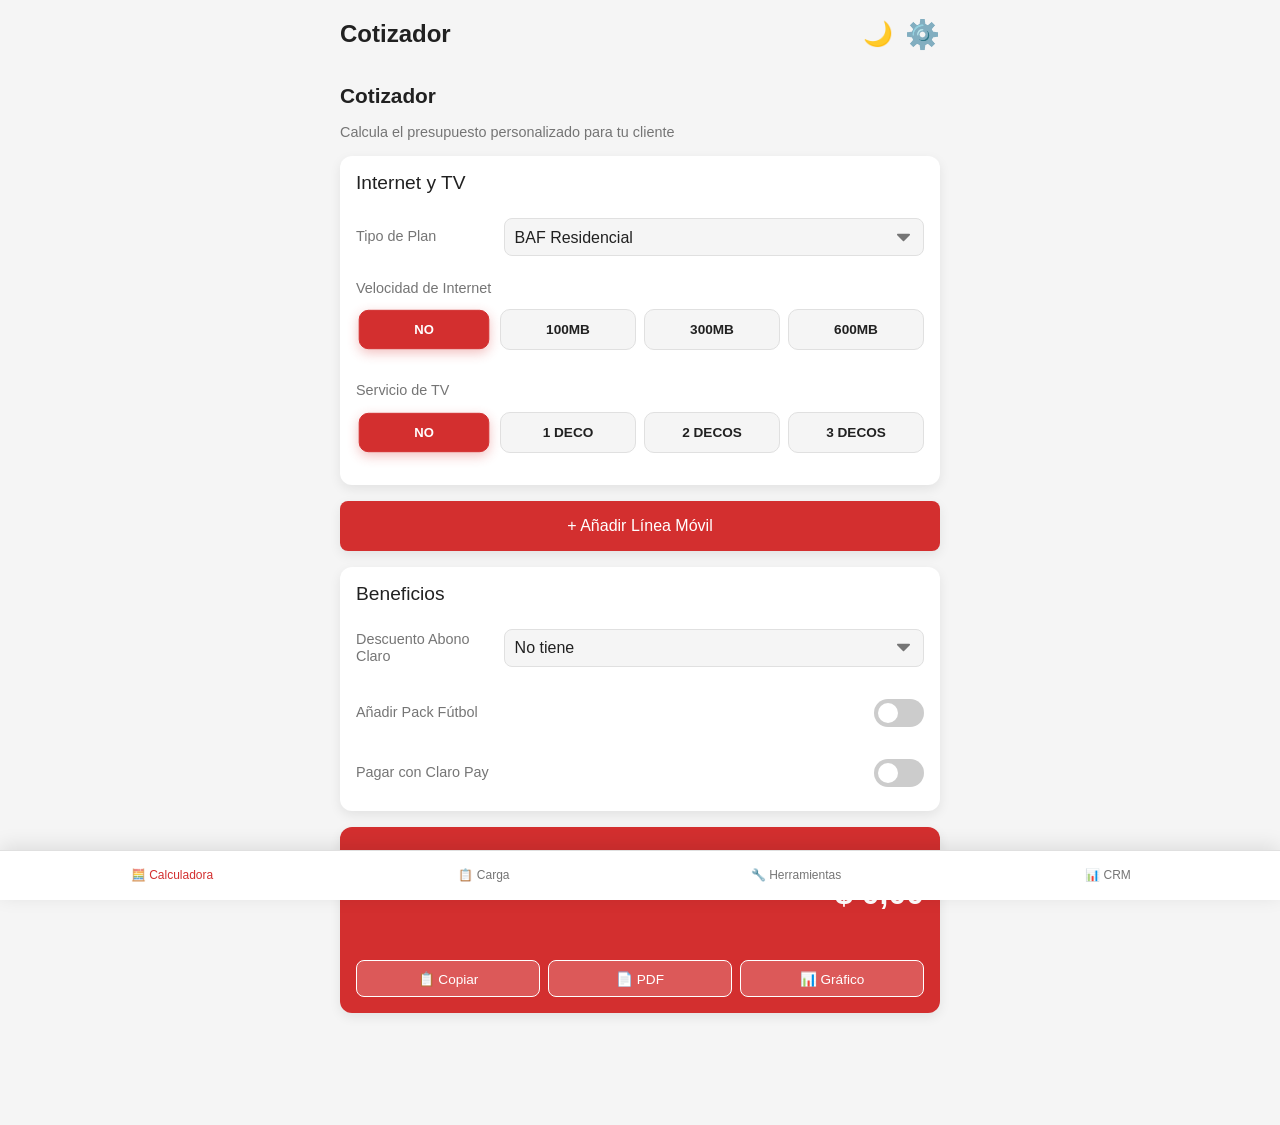
==== commit 20925ea0: "Please provide the file changes to generate a commit message." ====
--- a/index.html
+++ b/index.html
@@ -56,7 +56,7 @@
           <div class="option-pill">
             <label>Velocidad de Internet</label>
             <div class="pill-group" data-target="#internet-speed">
-              <button type="button" class="pill-btn" data-value="no">NADA</button>
+              <button type="button" class="pill-btn" data-value="no">NO</button>
               <button type="button" class="pill-btn" data-value="100">100MB</button>
               <button type="button" class="pill-btn" data-value="300">300MB</button>
               <button type="button" class="pill-btn" data-value="600">600MB</button>
@@ -71,7 +71,7 @@
           <div class="option-pill">
             <label>Servicio de TV</label>
             <div class="pill-group" data-target="#add-tv">
-              <button type="button" class="pill-btn" data-value="no">NADA</button>
+              <button type="button" class="pill-btn" data-value="no">NO</button>
               <button type="button" class="pill-btn" data-value="1">1 DECO</button>
               <button type="button" class="pill-btn" data-value="2">2 DECOS</button>
               <button type="button" class="pill-btn" data-value="3">3 DECOS</button>
--- a/styles.css
+++ b/styles.css
@@ -1687,3 +1687,10 @@
     from { transform: translateY(100%); }
     to { transform: translateY(0); }
 }
+
+/* Corrección de espaciado en sección Herramientas */
+#herramientas-lista {
+    display: flex;
+    flex-direction: column;
+    gap: 1rem;
+}
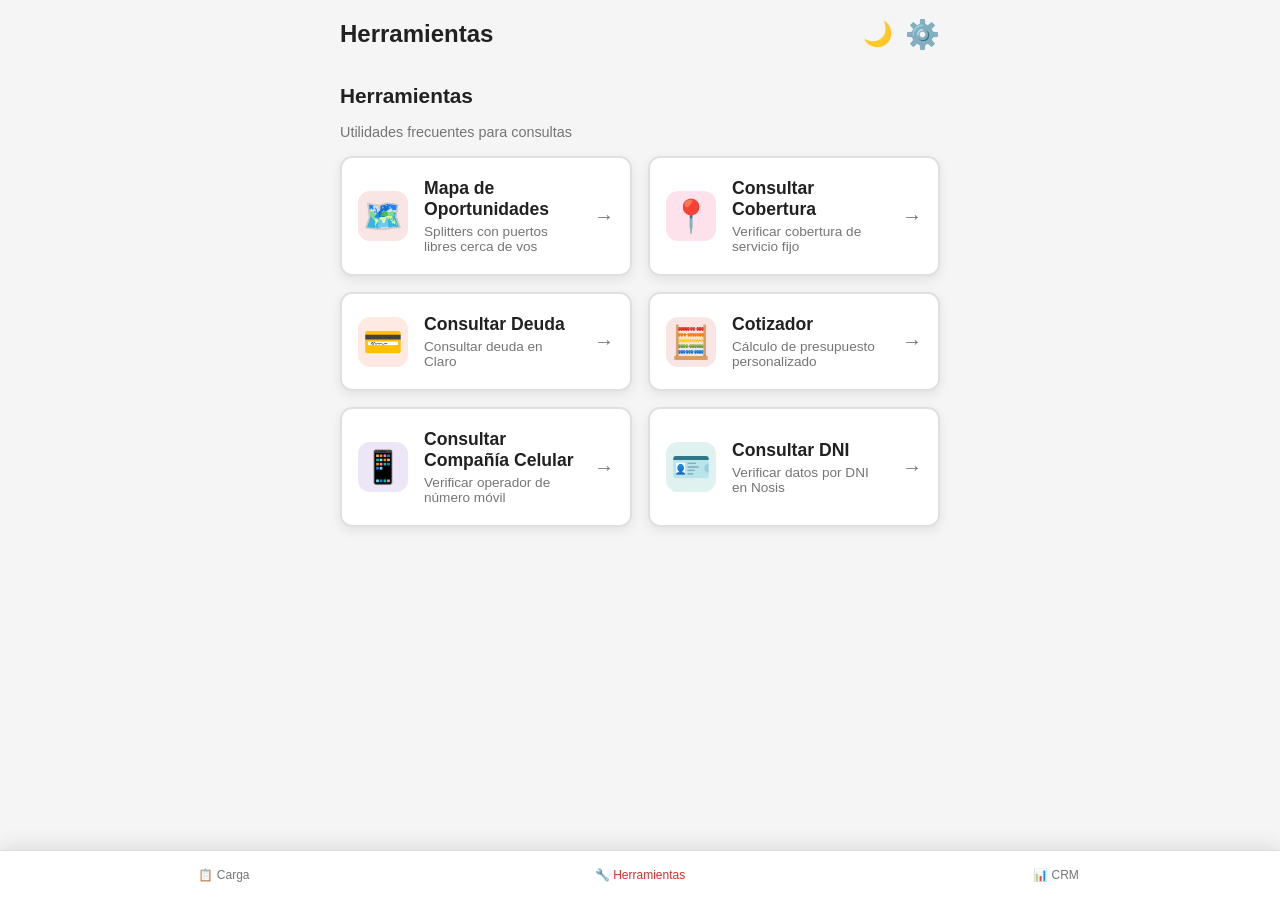
==== commit 22eb8c71: "feat: Add API endpoint to create new environments for a given workspace." ====
--- a/index.html
+++ b/index.html
@@ -29,130 +29,12 @@
 <body>
   <div class="main-container">
     <header class="header" role="banner">
-      <h1 id="page-title">Cotizador</h1>
+      <h1 id="page-title">Herramientas</h1>
       <div class="header-buttons">
         <button id="theme-toggle-btn" class="theme-toggle-btn" aria-label="Cambiar tema">🌙</button>
         <button id="config-btn" class="config-btn" aria-label="Abrir configuración de precios">⚙️</button>
       </div>
     </header>
-
-    <!-- Tab: Calculadora -->
-    <main id="tab-calculadora" class="tab-content active" role="tabpanel">
-      <div class="carga-section">
-        <h2 class="section-title">Cotizador</h2>
-        <p class="section-subtitle">Calcula el presupuesto personalizado para tu cliente</p>
-
-        <!-- Card de Internet y TV -->
-        <div class="card">
-          <h2 class="card-title">Internet y TV</h2>
-          <div class="option">
-            <label for="baf-type">Tipo de Plan</label>
-            <select id="baf-type">
-              <option value="RESIDENCIAL">BAF Residencial</option>
-              <option value="IP_DINAMICA">BAF IP Dinámica</option>
-              <option value="IP_FIJA">BAF IP Fija</option>
-            </select>
-          </div>
-          <div class="option-pill">
-            <label>Velocidad de Internet</label>
-            <div class="pill-group" data-target="#internet-speed">
-              <button type="button" class="pill-btn" data-value="no">NO</button>
-              <button type="button" class="pill-btn" data-value="100">100MB</button>
-              <button type="button" class="pill-btn" data-value="300">300MB</button>
-              <button type="button" class="pill-btn" data-value="600">600MB</button>
-            </div>
-            <select id="internet-speed" class="hidden-select">
-              <option value="no">No incluir</option>
-              <option value="100">100 MB</option>
-              <option value="300">300 MB</option>
-              <option value="600">600 MB</option>
-            </select>
-          </div>
-          <div class="option-pill">
-            <label>Servicio de TV</label>
-            <div class="pill-group" data-target="#add-tv">
-              <button type="button" class="pill-btn" data-value="no">NO</button>
-              <button type="button" class="pill-btn" data-value="1">1 DECO</button>
-              <button type="button" class="pill-btn" data-value="2">2 DECOS</button>
-              <button type="button" class="pill-btn" data-value="3">3 DECOS</button>
-            </div>
-            <select id="add-tv" class="hidden-select">
-              <option value="no">No incluir</option>
-              <option value="1">1 Deco</option>
-              <option value="2">2 Decos</option>
-              <option value="3">3 Decos</option>
-            </select>
-          </div>
-        </div>
-
-        <!-- Sección de Portabilidad -->
-        <div id="portability-section"></div>
-
-        <button id="add-line-btn" class="add-line-btn">+ Añadir Línea Móvil</button>
-
-        <!-- Opciones de Pago -->
-        <div class="card">
-          <h2 class="card-title">Beneficios</h2>
-          <div class="option">
-            <label for="has-claro-abono">Descuento Abono Claro</label>
-            <select id="has-claro-abono">
-              <option value="no">No tiene</option>
-              <option value="1">1 Línea</option>
-              <option value="2">2 o más</option>
-            </select>
-          </div>
-          <div class="payment-option">
-            <label for="pack-futbol-checkbox">Añadir Pack Fútbol</label>
-            <label class="toggle-switch">
-              <input type="checkbox" id="pack-futbol-checkbox" />
-              <span class="slider"></span>
-            </label>
-          </div>
-          <div class="payment-option">
-            <label for="claro-pay-checkbox">Pagar con Claro Pay</label>
-            <label class="toggle-switch">
-              <input type="checkbox" id="claro-pay-checkbox" />
-              <span class="slider"></span>
-            </label>
-          </div>
-        </div>
-
-        <!-- Card de Total -->
-        <div class="total-card">
-          <div id="price-breakdown"></div>
-          <hr class="total-separator" style="display: none;" />
-          <div class="total-final">
-            <h2>Total Mensual</h2>
-            <p id="total-price">$0.00</p>
-          </div>
-
-          <!-- Action buttons -->
-          <div class="action-buttons">
-            <button id="copy-summary-btn" class="copy-btn" aria-label="Copiar resumen">📋 Copiar</button>
-            <button id="share-summary-btn" class="copy-btn" aria-label="Compartir resumen" style="display: none;">🔗
-              Compartir</button>
-            <button id="export-pdf-btn" class="copy-btn" aria-label="Exportar a PDF">📄 PDF</button>
-            <button id="toggle-chart-btn" class="copy-btn" aria-label="Mostrar/ocultar gráfico">📊 Gráfico</button>
-          </div>
-
-          <!-- Chart container (hidden by default) -->
-          <div id="chart-container" class="chart-container" style="display: none;">
-            <canvas id="cost-chart" aria-label="Gráfico de distribución de costos"></canvas>
-          </div>
-        </div>
-      </div>
-    </main>
-
-    <!-- Sticky Total Summary -->
-    <div id="sticky-total-bar" class="sticky-total-bar">
-      <div class="sticky-total-content">
-        <div class="sticky-total-info">
-          <span class="sticky-label">Total estimado</span>
-          <span id="sticky-price" class="sticky-price">$0.00</span>
-        </div>
-        <button id="sticky-copy-btn" class="sticky-action-btn">📋 Copiar</button>
-      </div>
-    </div>
 
     <!-- Tab: Carga de Cliente -->
     <section id="tab-carga" class="tab-content" role="tabpanel" hidden>
@@ -222,7 +104,7 @@
     </section>
 
     <!-- Tab: Herramientas -->
-    <section id="tab-herramientas" class="tab-content" role="tabpanel" hidden>
+    <section id="tab-herramientas" class="tab-content active" role="tabpanel">
       <div class="carga-section">
 
         <!-- Vista: lista de herramientas -->
@@ -232,6 +114,117 @@
 
           <div id="herramientas-buttons" class="carga-buttons">
             <!-- Los botones se cargan dinámicamente desde links.json -->
+          </div>
+        </div>
+
+        <!-- Vista: panel del Cotizador (anteriormente Calculadora) -->
+        <div id="calculator-panel" class="internal-form" style="display:none;">
+          <header class="form-header">
+            <button id="calc-btn-cerrar" class="back-btn">← Volver</button>
+            <h3 class="form-title">🧮 Cotizador</h3>
+          </header>
+
+          <div class="carga-section">
+            <p class="section-subtitle">Calcula el presupuesto personalizado para tu cliente</p>
+
+            <!-- Card de Internet y TV -->
+            <div class="card">
+              <h2 class="card-title">Internet y TV</h2>
+              <div class="option">
+                <label for="baf-type">Tipo de Plan</label>
+                <select id="baf-type">
+                  <option value="RESIDENCIAL">BAF Residencial</option>
+                  <option value="IP_DINAMICA">BAF IP Dinámica</option>
+                  <option value="IP_FIJA">BAF IP Fija</option>
+                </select>
+              </div>
+              <div class="option-pill">
+                <label>Velocidad de Internet</label>
+                <div class="pill-group" data-target="#internet-speed">
+                  <button type="button" class="pill-btn" data-value="no">NO</button>
+                  <button type="button" class="pill-btn" data-value="100">100MB</button>
+                  <button type="button" class="pill-btn" data-value="300">300MB</button>
+                  <button type="button" class="pill-btn" data-value="600">600MB</button>
+                </div>
+                <select id="internet-speed" class="hidden-select">
+                  <option value="no">No incluir</option>
+                  <option value="100">100 MB</option>
+                  <option value="300">300 MB</option>
+                  <option value="600">600 MB</option>
+                </select>
+              </div>
+              <div class="option-pill">
+                <label>Servicio de TV</label>
+                <div class="pill-group" data-target="#add-tv">
+                  <button type="button" class="pill-btn" data-value="no">NO</button>
+                  <button type="button" class="pill-btn" data-value="1">1 DECO</button>
+                  <button type="button" class="pill-btn" data-value="2">2 DECOS</button>
+                  <button type="button" class="pill-btn" data-value="3">3 DECOS</button>
+                </div>
+                <select id="add-tv" class="hidden-select">
+                  <option value="no">No incluir</option>
+                  <option value="1">1 Deco</option>
+                  <option value="2">2 Decos</option>
+                  <option value="3">3 Decos</option>
+                </select>
+              </div>
+            </div>
+
+            <!-- Sección de Portabilidad -->
+            <div id="portability-section"></div>
+
+            <button id="add-line-btn" class="add-line-btn">+ Añadir Línea Móvil</button>
+
+            <!-- Opciones de Pago -->
+            <div class="card">
+              <h2 class="card-title">Beneficios</h2>
+              <div class="option">
+                <label for="has-claro-abono">Descuento Abono Claro</label>
+                <select id="has-claro-abono">
+                  <option value="no">No tiene</option>
+                  <option value="1">1 Línea</option>
+                  <option value="2">2 o más</option>
+                </select>
+              </div>
+              <div class="payment-option">
+                <label for="pack-futbol-checkbox">Añadir Pack Fútbol</label>
+                <label class="toggle-switch">
+                  <input type="checkbox" id="pack-futbol-checkbox" />
+                  <span class="slider"></span>
+                </label>
+              </div>
+              <div class="payment-option">
+                <label for="claro-pay-checkbox">Pagar con Claro Pay</label>
+                <label class="toggle-switch">
+                  <input type="checkbox" id="claro-pay-checkbox" />
+                  <span class="slider"></span>
+                </label>
+              </div>
+            </div>
+
+            <!-- Card de Total -->
+            <div class="total-card">
+              <div id="price-breakdown"></div>
+              <hr class="total-separator" style="display: none;" />
+              <div class="total-final">
+                <h2>Total Mensual</h2>
+                <p id="total-price">$0.00</p>
+              </div>
+
+              <!-- Action buttons -->
+              <div class="action-buttons">
+                <button id="copy-summary-btn" class="copy-btn" aria-label="Copiar resumen">📋 Copiar</button>
+                <button id="share-summary-btn" class="copy-btn" aria-label="Compartir resumen" style="display: none;">🔗
+                  Compartir</button>
+                <button id="export-pdf-btn" class="copy-btn" aria-label="Exportar a PDF">📄 PDF</button>
+                <button id="toggle-chart-btn" class="copy-btn" aria-label="Mostrar/ocultar gráfico">📊 Gráfico</button>
+              </div>
+
+              <!-- Chart container (hidden by default) -->
+              <div id="chart-container" class="chart-container" style="display: none;">
+                <canvas id="cost-chart" aria-label="Gráfico de distribución de costos"></canvas>
+              </div>
+            </div>
           </div>
         </div>
 
@@ -397,13 +390,10 @@
 
     <!-- Navigation Tabs (Bottom) -->
     <nav class="tabs-nav" role="tablist">
-      <button class="tab-btn active" data-tab="calculadora" role="tab" aria-selected="true">
-        🧮 Calculadora
-      </button>
       <button class="tab-btn" data-tab="carga" role="tab" aria-selected="false">
         📋 Carga
       </button>
-      <button class="tab-btn" data-tab="herramientas" role="tab" aria-selected="false">
+      <button class="tab-btn active" data-tab="herramientas" role="tab" aria-selected="true">
         🔧 Herramientas
       </button>
       <button class="tab-btn" data-tab="crm" role="tab" aria-selected="false">
@@ -411,6 +401,17 @@
       </button>
     </nav>
 
+  </div>
+
+  <!-- Sticky Total Summary (Moved out of tab-calculadora but logic will control visibility) -->
+  <div id="sticky-total-bar" class="sticky-total-bar" style="display: none;">
+    <div class="sticky-total-content">
+      <div class="sticky-total-info">
+        <span class="sticky-label">Total estimado</span>
+        <span id="sticky-price" class="sticky-price">$0.00</span>
+      </div>
+      <button id="sticky-copy-btn" class="sticky-action-btn">📋 Copiar</button>
+    </div>
   </div>
 
   <!-- Modal for configuration -->
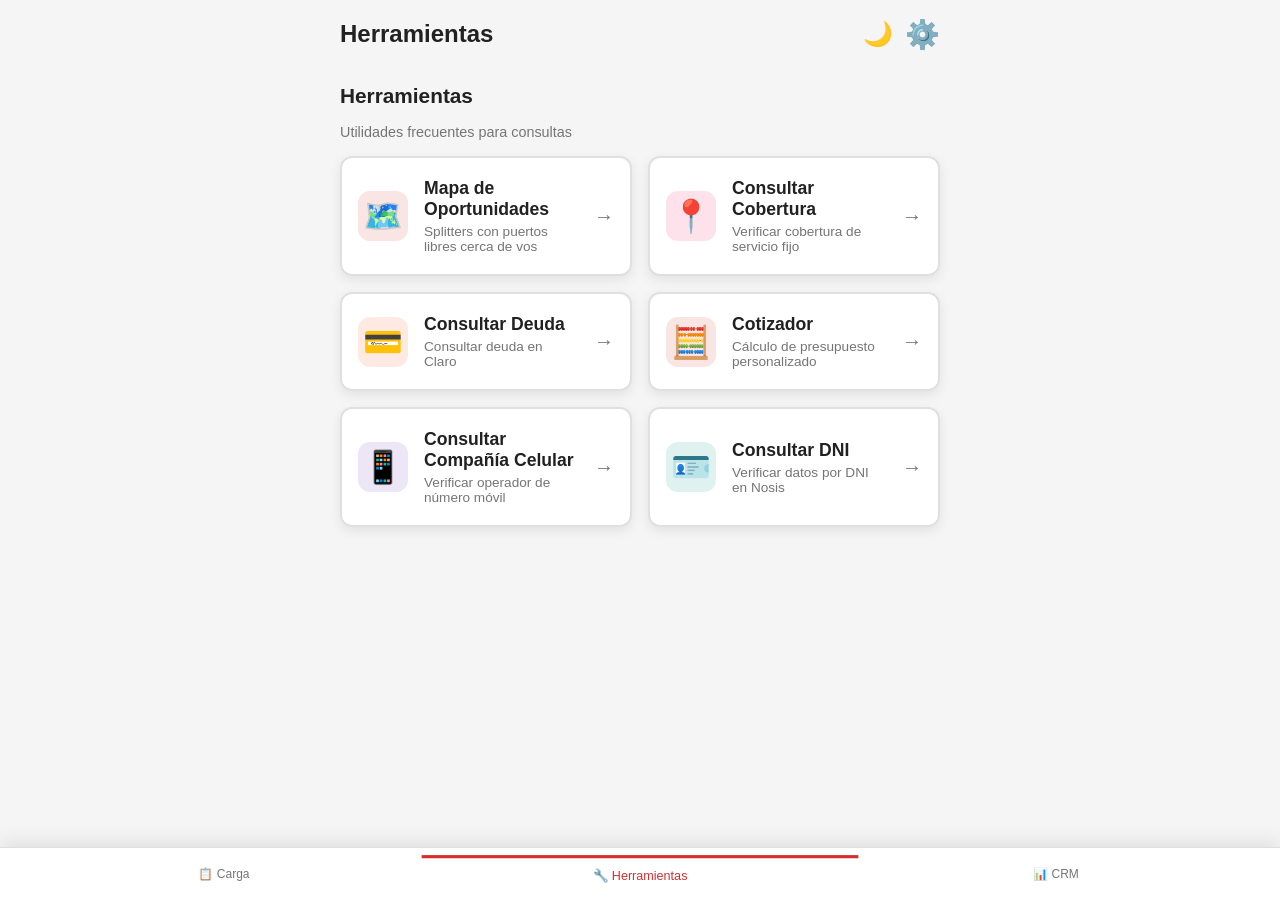
==== commit 24f44533: "Please provide the file changes to generate a commit message." ====
--- a/index.html
+++ b/index.html
@@ -45,6 +45,10 @@
         <div id="carga-buttons" class="carga-buttons">
           <!-- Los botones se cargan dinámicamente desde links.json -->
         </div>
+        <div id="carga-empty" class="empty-state" style="display: none;">
+          <div class="empty-icon">📂</div>
+          <p>No hay formularios de carga disponibles.</p>
+        </div>
 
         <!-- Formulario Interno: TECCOM ACOMETIMIENTOS -->
         <div id="teccom-form" class="internal-form" style="display: none;">
@@ -61,7 +65,7 @@
 
             <div class="input-group">
               <label for="teccom-contact">Número de Contacto</label>
-              <input type="tel" id="teccom-contact" placeholder="Ej: 381..." />
+              <input type="tel" id="teccom-contact" placeholder="Ej: 381..." inputmode="numeric" />
             </div>
 
             <div class="input-group">
@@ -77,11 +81,11 @@
             <div class="row-2-col">
               <div class="input-group">
                 <label for="teccom-floors">Cantidad de Pisos</label>
-                <input type="number" id="teccom-floors" min="0" />
+                <input type="number" id="teccom-floors" min="0" inputmode="numeric" pattern="[0-9]*" />
               </div>
               <div class="input-group">
                 <label for="teccom-apts">Dptos por Piso</label>
-                <input type="number" id="teccom-apts" min="0" />
+                <input type="number" id="teccom-apts" min="0" inputmode="numeric" pattern="[0-9]*" />
               </div>
             </div>
 
@@ -114,6 +118,10 @@
 
           <div id="herramientas-buttons" class="carga-buttons">
             <!-- Los botones se cargan dinámicamente desde links.json -->
+          </div>
+          <div id="herramientas-empty" class="empty-state" style="display: none;">
+            <div class="empty-icon">🔧</div>
+            <p>No hay herramientas disponibles.</p>
           </div>
         </div>
 
@@ -214,16 +222,12 @@
               <!-- Action buttons -->
               <div class="action-buttons">
                 <button id="copy-summary-btn" class="copy-btn" aria-label="Copiar resumen">📋 Copiar</button>
-                <button id="share-summary-btn" class="copy-btn" aria-label="Compartir resumen" style="display: none;">🔗
-                  Compartir</button>
+
                 <button id="export-pdf-btn" class="copy-btn" aria-label="Exportar a PDF">📄 PDF</button>
-                <button id="toggle-chart-btn" class="copy-btn" aria-label="Mostrar/ocultar gráfico">📊 Gráfico</button>
-              </div>
-
-              <!-- Chart container (hidden by default) -->
-              <div id="chart-container" class="chart-container" style="display: none;">
-                <canvas id="cost-chart" aria-label="Gráfico de distribución de costos"></canvas>
-              </div>
+
+              </div>
+
+
             </div>
           </div>
         </div>
@@ -241,7 +245,19 @@
           <div style="margin-bottom: 16px;">
             <div id="db-drop-zone" class="db-drop-zone">
               <button id="db-btn-limpiar" class="db-btn-limpiar">✕ Limpiar</button>
-              <span class="db-icon">📡</span>
+              <div class="db-icon">
+                <svg viewBox="0 0 100 100" xmlns="http://www.w3.org/2000/svg">
+                  <!-- Base Station -->
+                  <path d="M40 85 L60 85 L55 50 L45 50 Z" fill="currentColor" opacity="0.8"/>
+                  <!-- Antenna Array -->
+                  <circle cx="50" cy="45" r="8" fill="var(--primary-color)"/>
+                  <path d="M50 45 L50 20" stroke="currentColor" stroke-width="4" stroke-linecap="round"/>
+                  <!-- Signal Waves -->
+                  <path class="signal-wave wave-1" d="M35 30 A20 20 0 0 1 65 30" fill="none" stroke="var(--primary-color)" stroke-width="3" stroke-linecap="round"/>
+                  <path class="signal-wave wave-2" d="M25 20 A35 35 0 0 1 75 20" fill="none" stroke="var(--primary-color)" stroke-width="3" stroke-linecap="round"/>
+                  <path class="signal-wave wave-3" d="M15 10 A50 50 0 0 1 85 10" fill="none" stroke="var(--primary-color)" stroke-width="3" stroke-linecap="round"/>
+                </svg>
+              </div>
               <h3>Cargar escaneo de splitters</h3>
               <p>Arrastrá el archivo JSON capturado o tocá el botón para seleccionarlo</p>
               <button id="db-btn-cargar" class="db-btn-cargar">
@@ -385,6 +401,10 @@
         <div id="crm-buttons" class="carga-buttons">
           <!-- Los botones se cargan dinámicamente desde links.json -->
         </div>
+        <div id="crm-empty" class="empty-state" style="display: none;">
+          <div class="empty-icon">📊</div>
+          <p>No hay enlaces de CRM configurados.</p>
+        </div>
       </div>
     </section>
 
--- a/styles.css
+++ b/styles.css
@@ -156,13 +156,41 @@
     font-size: 1rem;
     -webkit-appearance: none;
     appearance: none;
-    background-image: url('data:image/svg+xml;charset=US-ASCII,%3Csvg%20xmlns%3D%22http%3A%2F%2Fwww.w3.org%2F2000%2Fsvg%22%20width%3D%22292.4%22%20height%3D%22292.4%22%3E%3Cpath%20fill%3D%22%23757575%22%20d%3D%22M287%2069.4a17.6%2017.6%200%200%200-13-5.4H18.4c-5%200-9.3%201.8-12.9%205.4A17.6%2017.6%200%200%200%200%2082.2c0%205%201.8%209.3%205.4%2012.9l128%20127.9c3.6%203.6%207.8%205.4%2012.8%205.4s9.2-1.8%2012.8-5.4L287%2095c3.5-3.5%205.4-7.8%205.4-12.8%200-5-1.9-9.2-5.4-12.8z%22%2F%3E%3C%2Fsvg%3E');
-    background-repeat: no-repeat;
-    background-position: right 0.8rem center;
-    background-size: 0.8em;
+    
+    /* Dynamic contrast SVG arrow using CSS mask */
+    background-image: none;
+    background-color: var(--input-background);
+    position: relative;
     cursor: pointer;
     transition: var(--theme-transition);
     white-space: nowrap;
+}
+
+/* Custom Arrow using pseudo-element for mask */
+.option select, .internal-form select, .input-group select {
+    background: var(--input-background);
+}
+
+.option::after, .input-group::after {
+    content: '';
+    position: absolute;
+    right: 1rem;
+    top: 50%;
+    transform: translateY(-50%);
+    width: 0.8em;
+    height: 0.8em;
+    background-color: var(--text-secondary);
+    mask-image: url('data:image/svg+xml;charset=US-ASCII,%3Csvg%20xmlns%3D%22http%3A%2F%2Fwww.w3.org%2F2000%2Fsvg%22%20width%3D%22292.4%22%20height%3D%22292.4%22%3E%3Cpath%20d%3D%22M287%2069.4a17.6%2017.6%200%200%200-13-5.4H18.4c-5%200-9.3%201.8-12.9%205.4A17.6%2017.6%200%200%200%200%2082.2c0%205%201.8%209.3%205.4%2012.9l128%20127.9c3.6%203.6%207.8%205.4%2012.8%205.4s9.2-1.8%2012.8-5.4L287%2095c3.5-3.5%205.4-7.8%205.4-12.8%200-5-1.9-9.2-5.4-12.8z%22%2F%3E%3C%2Fsvg%3E');
+    -webkit-mask-image: url('data:image/svg+xml;charset=US-ASCII,%3Csvg%20xmlns%3D%22http%3A%2F%2Fwww.w3.org%2F2000%2Fsvg%22%20width%3D%22292.4%22%20height%3D%22292.4%22%3E%3Cpath%20d%3D%22M287%2069.4a17.6%2017.6%200%200%200-13-5.4H18.4c-5%200-9.3%201.8-12.9%205.4A17.6%2017.6%200%200%200%200%2082.2c0%205%201.8%209.3%205.4%2012.9l128%20127.9c3.6%203.6%207.8%205.4%2012.8%205.4s9.2-1.8%2012.8-5.4L287%2095c3.5-3.5%205.4-7.8%205.4-12.8%200-5-1.9-9.2-5.4-12.8z%22%2F%3E%3C%2Fsvg%3E');
+    mask-size: contain;
+    -webkit-mask-size: contain;
+    mask-repeat: no-repeat;
+    -webkit-mask-repeat: no-repeat;
+    pointer-events: none;
+}
+.option, .input-group {
+    position: relative;
+}
     text-overflow: ellipsis;
 }
 
@@ -728,6 +756,9 @@
 .tab-btn.active {
     color: var(--primary-color);
     background-color: transparent;
+    border-top: 3px solid var(--primary-color);
+    transform: scale(1.05);
+    border-radius: 0;
 }
 
 /* Add padding to main container to account for fixed bottom nav */
@@ -858,6 +889,19 @@
 
     .link-category-separator {
         grid-column: 1 / -1;
+    }
+}
+
+@media (max-width: 480px) {
+    .option, .option-pill, .payment-option {
+        flex-direction: column;
+        align-items: flex-start;
+        gap: 0.5rem;
+    }
+    
+    .option label, .option-pill label, .payment-option label {
+        width: 100%;
+        margin-bottom: 0.2rem;
     }
 }
 
@@ -1063,15 +1107,57 @@
 }
 
 .db-drop-zone .db-icon {
-    font-size: 42px;
-    margin-bottom: 12px;
+    width: 64px;
+    height: 64px;
+    margin: 0 auto 12px;
     display: block;
-    transition: transform 0.3s;
+    transition: transform 0.3s cubic-bezier(0.175, 0.885, 0.32, 1.275);
+    color: var(--text-primary);
 }
 
 .db-drop-zone.dragover .db-icon {
-    transform: scale(1.2);
-}
+    transform: scale(1.15) translateY(-5px);
+    color: var(--primary-color);
+}
+
+/* Base Station Animation */
+@keyframes antenna-pulse {
+    0%, 100% { transform: scale(1); opacity: 0.8; }
+    50% { transform: scale(1.05); opacity: 1; color: var(--primary-color); }
+}
+
+/* Signal Waves Animation */
+@keyframes signal-wave {
+    0% { transform: scale(0.8); opacity: 0; }
+    50% { opacity: 1; }
+    100% { transform: scale(1.2); opacity: 0; }
+}
+
+.db-icon svg { width: 100%; height: 100%; display: block; }
+
+.db-drop-zone.dragover .db-icon path:first-child {
+    animation: antenna-pulse 1.5s ease-in-out infinite;
+    transform-origin: 50% 85px;
+}
+
+.db-icon .signal-wave {
+    opacity: 0;
+    transform-origin: 50% 45px;
+}
+
+.db-drop-zone:hover .signal-wave,
+.db-drop-zone.dragover .signal-wave {
+    animation: signal-wave 2s infinite ease-out;
+}
+
+.db-drop-zone:hover .wave-1,
+.db-drop-zone.dragover .wave-1 { animation-delay: 0s; }
+
+.db-drop-zone:hover .wave-2,
+.db-drop-zone.dragover .wave-2 { animation-delay: 0.4s; }
+
+.db-drop-zone:hover .wave-3,
+.db-drop-zone.dragover .wave-3 { animation-delay: 0.8s; }
 
 .db-drop-zone h3 {
     font-size: 1.1rem;
@@ -1151,6 +1237,18 @@
 .db-mapa-wrapper {
     position: relative;
     width: 100%;
+    height: 55vh;
+    min-height: 300px;
+    max-height: 600px;
+}
+
+#db-mapa-container {
+    width: 100%;
+    height: 100%;
+    border-radius: 12px;
+    overflow: hidden;
+    border: 1px solid var(--border-color);
+    z-index: 1;
 }
 
 .db-fullscreen-btn {
